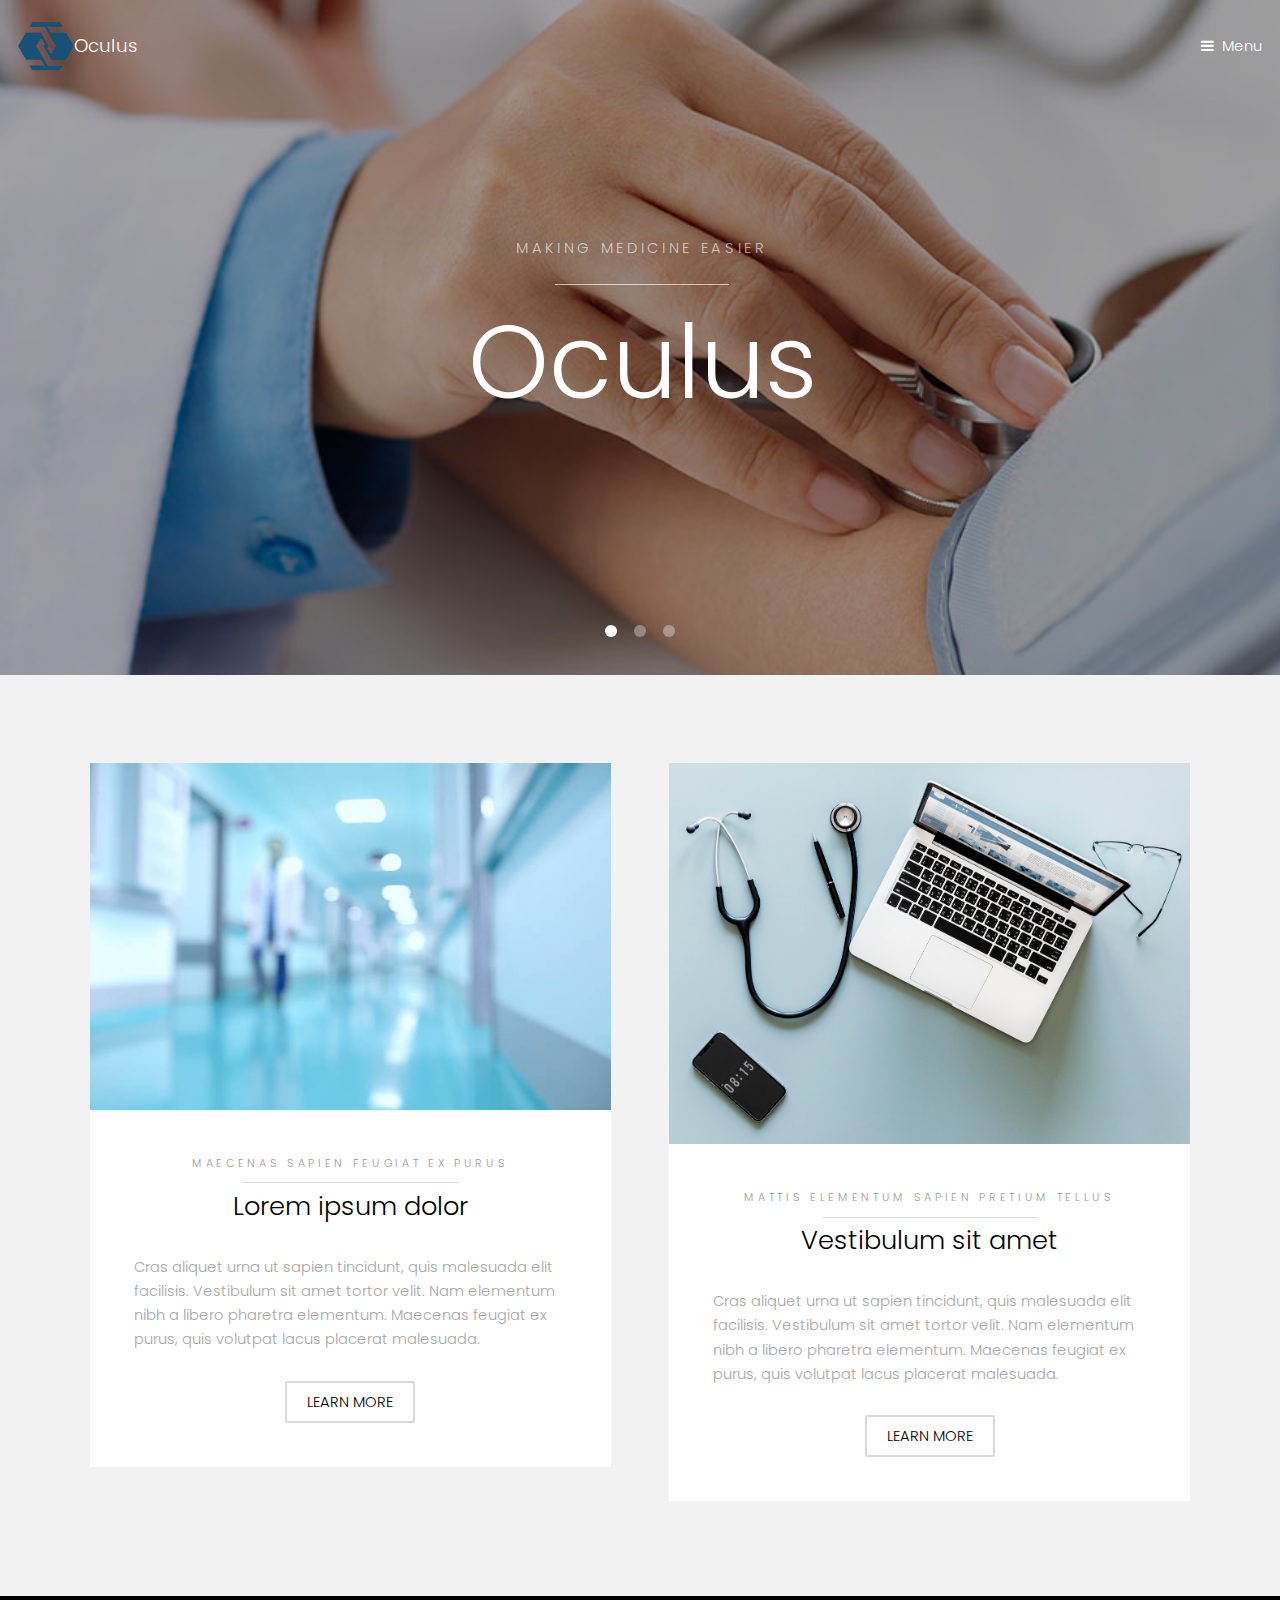
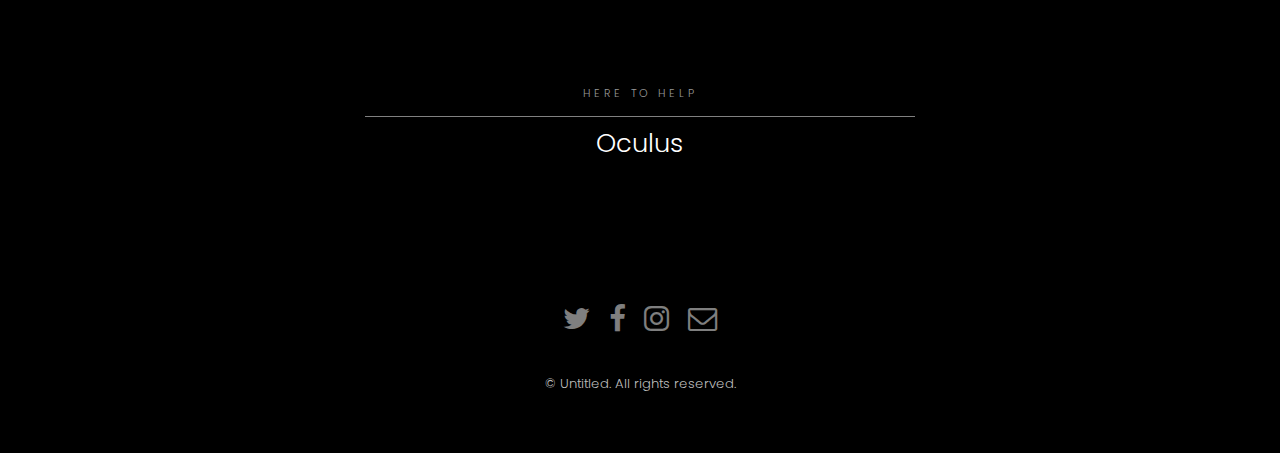
==== index.html @ 5b1c6dcd "fix documents" ====
<!DOCTYPE HTML>
<!--
	Hielo by TEMPLATED
	templated.co @templatedco
	Released for free under the Creative Commons Attribution 3.0 license (templated.co/license)
-->
<html>
	<head>
		<title>Oculus</title>
		<meta charset="utf-8" />
		<meta name="viewport" content="width=device-width, initial-scale=1" />
		<link rel="stylesheet" href="assets/css/main.css" />
        <link rel="stylesheet" href="assets/css/oculus.css" />
	</head>
	<body>

		<!-- Header -->
			<header id="header" class="alt">
				<div class="logo"><img src="images/Logo.png" style="height: 48px;"/><a href="index.html">Oculus</a></div>
				<a href="#menu">Menu</a>
			</header>

		<!-- Nav -->
			<nav id="menu">
				<ul class="links">
					<li><a href="index.html">Home</a></li>
					<li><a href="projects.html">Projects</a></li>
					<li><a href="ouraims.html">Our Aims</a></li>
				</ul>
			</nav>

		<!-- Banner -->
			<section class="banner full">
				<article>
					<img src="images/medical-hero.jpg" alt="" />
					<div class="inner">
						<header>
							<p>Making Medicine Easier</p>
							<h2>Oculus</h2>
						</header>
					</div>
				</article>
				<article>
					<img src="images/Futuremedical.jpg" alt="" />
					<div class="inner">
						<header>
							<p>Making Medicine Easier</p>
							<h2>Oculus</h2>
						</header>
					</div>
				</article>
				<article>
					<img src="images/Clean medical.jpg"  alt="" />
					<div class="inner">
						<header>
                            <p>Making Medicine Easier</p>
							<h2>Oculus</h2>
						</header>
					</div>
				</article>
				
			</section>

		<!-- One -->
			<section id="one" class="wrapper style2">
				<div class="inner">
					<div class="grid-style">

						<div>
							<div class="box">
								<div class="image fit">
									<img src="images/Hostpital.jpg" alt="" />
								</div>
								<div class="content">
									<header class="align-center">
										<p>maecenas sapien feugiat ex purus</p>
										<h2>Lorem ipsum dolor</h2>
									</header>
									<p> Cras aliquet urna ut sapien tincidunt, quis malesuada elit facilisis. Vestibulum sit amet tortor velit. Nam elementum nibh a libero pharetra elementum. Maecenas feugiat ex purus, quis volutpat lacus placerat malesuada.</p>
									<footer class="align-center">
										<a href="#" class="button alt">Learn More</a>
									</footer>
								</div>
							</div>
						</div>

						<div>
							<div class="box">
								<div class="image fit">
									<img src="images/Medicalimg.jpeg" alt="" />
								</div>
								<div class="content">
									<header class="align-center">
										<p>mattis elementum sapien pretium tellus</p>
										<h2>Vestibulum sit amet</h2>
									</header>
									<p> Cras aliquet urna ut sapien tincidunt, quis malesuada elit facilisis. Vestibulum sit amet tortor velit. Nam elementum nibh a libero pharetra elementum. Maecenas feugiat ex purus, quis volutpat lacus placerat malesuada.</p>
									<footer class="align-center">
										<a href="#" class="button alt">Learn More</a>
									</footer>
								</div>
							</div>
						</div>

					</div>
				</div>
			</section>

		<!-- Two -->
			<section id="two" class="wrapper style3">
				<div class="inner">
					<header class="align-center">
						<p>Here to Help</p>
						<h2>Oculus</h2>
					</header>
				</div>
			</section>

		


		<!-- Footer -->
			<footer id="footer">
				<div class="container">
					<ul class="icons">
						<li><a href="#" class="icon fa-twitter"><span class="label">Twitter</span></a></li>
						<li><a href="#" class="icon fa-facebook"><span class="label">Facebook</span></a></li>
						<li><a href="#" class="icon fa-instagram"><span class="label">Instagram</span></a></li>
						<li><a href="#" class="icon fa-envelope-o"><span class="label">Email</span></a></li>
					</ul>
				</div>
				<div class="copyright">
					&copy; Untitled. All rights reserved.
				</div>
			</footer>

		<!-- Scripts -->
			<script src="assets/js/jquery.min.js"></script>
			<script src="assets/js/jquery.scrollex.min.js"></script>
			<script src="assets/js/skel.min.js"></script>
			<script src="assets/js/util.js"></script>
			<script src="assets/js/main.js"></script>

	</body>
</html>
---- assets/css/main.css ----
@charset "UTF-8";
@import url(font-awesome.min.css);
@import url("https://fonts.googleapis.com/css?family=Poppins:300,400,500,600,700");

/*
	Hielo by TEMPLATED
	templated.co @templatedco
	Released for free under the Creative Commons Attribution 3.0 license (templated.co/license)
*/

/* Reset */

	html, body, div, span, applet, object, iframe, h1, h2, h3, h4, h5, h6, p, blockquote, pre, a, abbr, acronym, address, big, cite, code, del, dfn, em, img, ins, kbd, q, s, samp, small, strike, strong, sub, sup, tt, var, b, u, i, center, dl, dt, dd, ol, ul, li, fieldset, form, label, legend, table, caption, tbody, tfoot, thead, tr, th, td, article, aside, canvas, details, embed, figure, figcaption, footer, header, hgroup, menu, nav, output, ruby, section, summary, time, mark, audio, video {
		margin: 0;
		padding: 0;
		border: 0;
		font-size: 100%;
		font: inherit;
		vertical-align: baseline;
	}

	article, aside, details, figcaption, figure, footer, header, hgroup, menu, nav, section {
		display: block;
	}

	body {
		line-height: 1;
	}

	ol, ul {
		list-style: none;
	}

	blockquote, q {
		quotes: none;
	}

	blockquote:before, blockquote:after, q:before, q:after {
		content: '';
		content: none;
	}

	table {
		border-collapse: collapse;
		border-spacing: 0;
	}

	body {
		-webkit-text-size-adjust: none;
	}

/* Box Model */

	*, *:before, *:after {
		-moz-box-sizing: border-box;
		-webkit-box-sizing: border-box;
		box-sizing: border-box;
	}

/* Containers */

	.container {
		margin-left: auto;
		margin-right: auto;
	}

	.container.\31 25\25 {
		width: 100%;
		max-width: 100rem;
		min-width: 80rem;
	}

	.container.\37 5\25 {
		width: 60rem;
	}

	.container.\35 0\25 {
		width: 40rem;
	}

	.container.\32 5\25 {
		width: 20rem;
	}

	.container {
		width: 80rem;
	}

	@media screen and (max-width: 1680px) {

		.container.\31 25\25 {
			width: 100%;
			max-width: 100rem;
			min-width: 80rem;
		}

		.container.\37 5\25 {
			width: 60rem;
		}

		.container.\35 0\25 {
			width: 40rem;
		}

		.container.\32 5\25 {
			width: 20rem;
		}

		.container {
			width: 80rem;
		}

	}

	@media screen and (max-width: 1280px) {

		.container.\31 25\25 {
			width: 100%;
			max-width: 81.25rem;
			min-width: 65rem;
		}

		.container.\37 5\25 {
			width: 48.75rem;
		}

		.container.\35 0\25 {
			width: 32.5rem;
		}

		.container.\32 5\25 {
			width: 16.25rem;
		}

		.container {
			width: 65rem;
		}

	}

	@media screen and (max-width: 980px) {

		.container.\31 25\25 {
			width: 100%;
			max-width: 112.5%;
			min-width: 90%;
		}

		.container.\37 5\25 {
			width: 67.5%;
		}

		.container.\35 0\25 {
			width: 45%;
		}

		.container.\32 5\25 {
			width: 22.5%;
		}

		.container {
			width: 90%;
		}

	}

	@media screen and (max-width: 736px) {

		.container.\31 25\25 {
			width: 100%;
			max-width: 112.5%;
			min-width: 90%;
		}

		.container.\37 5\25 {
			width: 67.5%;
		}

		.container.\35 0\25 {
			width: 45%;
		}

		.container.\32 5\25 {
			width: 22.5%;
		}

		.container {
			width: 90% !important;
		}

	}

	@media screen and (max-width: 480px) {

		.container.\31 25\25 {
			width: 100%;
			max-width: 112.5%;
			min-width: 90%;
		}

		.container.\37 5\25 {
			width: 67.5%;
		}

		.container.\35 0\25 {
			width: 45%;
		}

		.container.\32 5\25 {
			width: 22.5%;
		}

		.container {
			width: 90% !important;
		}

	}

/* Grid */

	.row {
		border-bottom: solid 1px transparent;
		-moz-box-sizing: border-box;
		-webkit-box-sizing: border-box;
		box-sizing: border-box;
	}

	.row > * {
		float: left;
		-moz-box-sizing: border-box;
		-webkit-box-sizing: border-box;
		box-sizing: border-box;
	}

	.row:after, .row:before {
		content: '';
		display: block;
		clear: both;
		height: 0;
	}

	.row.uniform > * > :first-child {
		margin-top: 0;
	}

	.row.uniform > * > :last-child {
		margin-bottom: 0;
	}

	.row.\30 \25 > * {
		padding: 0 0 0 0rem;
	}

	.row.\30 \25 {
		margin: 0 0 -1px 0rem;
	}

	.row.uniform.\30 \25 > * {
		padding: 0rem 0 0 0rem;
	}

	.row.uniform.\30 \25 {
		margin: 0rem 0 -1px 0rem;
	}

	.row > * {
		padding: 0 0 0 2rem;
	}

	.row {
		margin: 0 0 -1px -2rem;
	}

	.row.uniform > * {
		padding: 2rem 0 0 2rem;
	}

	.row.uniform {
		margin: -2rem 0 -1px -2rem;
	}

	.row.\32 00\25 > * {
		padding: 0 0 0 4rem;
	}

	.row.\32 00\25 {
		margin: 0 0 -1px -4rem;
	}

	.row.uniform.\32 00\25 > * {
		padding: 4rem 0 0 4rem;
	}

	.row.uniform.\32 00\25 {
		margin: -4rem 0 -1px -4rem;
	}

	.row.\31 50\25 > * {
		padding: 0 0 0 3rem;
	}

	.row.\31 50\25 {
		margin: 0 0 -1px -3rem;
	}

	.row.uniform.\31 50\25 > * {
		padding: 3rem 0 0 3rem;
	}

	.row.uniform.\31 50\25 {
		margin: -3rem 0 -1px -3rem;
	}

	.row.\35 0\25 > * {
		padding: 0 0 0 1rem;
	}

	.row.\35 0\25 {
		margin: 0 0 -1px -1rem;
	}

	.row.uniform.\35 0\25 > * {
		padding: 1rem 0 0 1rem;
	}

	.row.uniform.\35 0\25 {
		margin: -1rem 0 -1px -1rem;
	}

	.row.\32 5\25 > * {
		padding: 0 0 0 0.5rem;
	}

	.row.\32 5\25 {
		margin: 0 0 -1px -0.5rem;
	}

	.row.uniform.\32 5\25 > * {
		padding: 0.5rem 0 0 0.5rem;
	}

	.row.uniform.\32 5\25 {
		margin: -0.5rem 0 -1px -0.5rem;
	}

	.\31 2u, .\31 2u\24 {
		width: 100%;
		clear: none;
		margin-left: 0;
	}

	.\31 1u, .\31 1u\24 {
		width: 91.6666666667%;
		clear: none;
		margin-left: 0;
	}

	.\31 0u, .\31 0u\24 {
		width: 83.3333333333%;
		clear: none;
		margin-left: 0;
	}

	.\39 u, .\39 u\24 {
		width: 75%;
		clear: none;
		margin-left: 0;
	}

	.\38 u, .\38 u\24 {
		width: 66.6666666667%;
		clear: none;
		margin-left: 0;
	}

	.\37 u, .\37 u\24 {
		width: 58.3333333333%;
		clear: none;
		margin-left: 0;
	}

	.\36 u, .\36 u\24 {
		width: 50%;
		clear: none;
		margin-left: 0;
	}

	.\35 u, .\35 u\24 {
		width: 41.6666666667%;
		clear: none;
		margin-left: 0;
	}

	.\34 u, .\34 u\24 {
		width: 33.3333333333%;
		clear: none;
		margin-left: 0;
	}

	.\33 u, .\33 u\24 {
		width: 25%;
		clear: none;
		margin-left: 0;
	}

	.\32 u, .\32 u\24 {
		width: 16.6666666667%;
		clear: none;
		margin-left: 0;
	}

	.\31 u, .\31 u\24 {
		width: 8.3333333333%;
		clear: none;
		margin-left: 0;
	}

	.\31 2u\24 + *,
	.\31 1u\24 + *,
	.\31 0u\24 + *,
	.\39 u\24 + *,
	.\38 u\24 + *,
	.\37 u\24 + *,
	.\36 u\24 + *,
	.\35 u\24 + *,
	.\34 u\24 + *,
	.\33 u\24 + *,
	.\32 u\24 + *,
	.\31 u\24 + * {
		clear: left;
	}

	.\-11u {
		margin-left: 91.66667%;
	}

	.\-10u {
		margin-left: 83.33333%;
	}

	.\-9u {
		margin-left: 75%;
	}

	.\-8u {
		margin-left: 66.66667%;
	}

	.\-7u {
		margin-left: 58.33333%;
	}

	.\-6u {
		margin-left: 50%;
	}

	.\-5u {
		margin-left: 41.66667%;
	}

	.\-4u {
		margin-left: 33.33333%;
	}

	.\-3u {
		margin-left: 25%;
	}

	.\-2u {
		margin-left: 16.66667%;
	}

	.\-1u {
		margin-left: 8.33333%;
	}

	@media screen and (max-width: 1680px) {

		.row > * {
			padding: 0 0 0 2rem;
		}

		.row {
			margin: 0 0 -1px -2rem;
		}

		.row.uniform > * {
			padding: 2rem 0 0 2rem;
		}

		.row.uniform {
			margin: -2rem 0 -1px -2rem;
		}

		.row.\32 00\25 > * {
			padding: 0 0 0 4rem;
		}

		.row.\32 00\25 {
			margin: 0 0 -1px -4rem;
		}

		.row.uniform.\32 00\25 > * {
			padding: 4rem 0 0 4rem;
		}

		.row.uniform.\32 00\25 {
			margin: -4rem 0 -1px -4rem;
		}

		.row.\31 50\25 > * {
			padding: 0 0 0 3rem;
		}

		.row.\31 50\25 {
			margin: 0 0 -1px -3rem;
		}

		.row.uniform.\31 50\25 > * {
			padding: 3rem 0 0 3rem;
		}

		.row.uniform.\31 50\25 {
			margin: -3rem 0 -1px -3rem;
		}

		.row.\35 0\25 > * {
			padding: 0 0 0 1rem;
		}

		.row.\35 0\25 {
			margin: 0 0 -1px -1rem;
		}

		.row.uniform.\35 0\25 > * {
			padding: 1rem 0 0 1rem;
		}

		.row.uniform.\35 0\25 {
			margin: -1rem 0 -1px -1rem;
		}

		.row.\32 5\25 > * {
			padding: 0 0 0 0.5rem;
		}

		.row.\32 5\25 {
			margin: 0 0 -1px -0.5rem;
		}

		.row.uniform.\32 5\25 > * {
			padding: 0.5rem 0 0 0.5rem;
		}

		.row.uniform.\32 5\25 {
			margin: -0.5rem 0 -1px -0.5rem;
		}

		.\31 2u\28xlarge\29, .\31 2u\24\28xlarge\29 {
			width: 100%;
			clear: none;
			margin-left: 0;
		}

		.\31 1u\28xlarge\29, .\31 1u\24\28xlarge\29 {
			width: 91.6666666667%;
			clear: none;
			margin-left: 0;
		}

		.\31 0u\28xlarge\29, .\31 0u\24\28xlarge\29 {
			width: 83.3333333333%;
			clear: none;
			margin-left: 0;
		}

		.\39 u\28xlarge\29, .\39 u\24\28xlarge\29 {
			width: 75%;
			clear: none;
			margin-left: 0;
		}

		.\38 u\28xlarge\29, .\38 u\24\28xlarge\29 {
			width: 66.6666666667%;
			clear: none;
			margin-left: 0;
		}

		.\37 u\28xlarge\29, .\37 u\24\28xlarge\29 {
			width: 58.3333333333%;
			clear: none;
			margin-left: 0;
		}

		.\36 u\28xlarge\29, .\36 u\24\28xlarge\29 {
			width: 50%;
			clear: none;
			margin-left: 0;
		}

		.\35 u\28xlarge\29, .\35 u\24\28xlarge\29 {
			width: 41.6666666667%;
			clear: none;
			margin-left: 0;
		}

		.\34 u\28xlarge\29, .\34 u\24\28xlarge\29 {
			width: 33.3333333333%;
			clear: none;
			margin-left: 0;
		}

		.\33 u\28xlarge\29, .\33 u\24\28xlarge\29 {
			width: 25%;
			clear: none;
			margin-left: 0;
		}

		.\32 u\28xlarge\29, .\32 u\24\28xlarge\29 {
			width: 16.6666666667%;
			clear: none;
			margin-left: 0;
		}

		.\31 u\28xlarge\29, .\31 u\24\28xlarge\29 {
			width: 8.3333333333%;
			clear: none;
			margin-left: 0;
		}

		.\31 2u\24\28xlarge\29 + *,
		.\31 1u\24\28xlarge\29 + *,
		.\31 0u\24\28xlarge\29 + *,
		.\39 u\24\28xlarge\29 + *,
		.\38 u\24\28xlarge\29 + *,
		.\37 u\24\28xlarge\29 + *,
		.\36 u\24\28xlarge\29 + *,
		.\35 u\24\28xlarge\29 + *,
		.\34 u\24\28xlarge\29 + *,
		.\33 u\24\28xlarge\29 + *,
		.\32 u\24\28xlarge\29 + *,
		.\31 u\24\28xlarge\29 + * {
			clear: left;
		}

		.\-11u\28xlarge\29 {
			margin-left: 91.66667%;
		}

		.\-10u\28xlarge\29 {
			margin-left: 83.33333%;
		}

		.\-9u\28xlarge\29 {
			margin-left: 75%;
		}

		.\-8u\28xlarge\29 {
			margin-left: 66.66667%;
		}

		.\-7u\28xlarge\29 {
			margin-left: 58.33333%;
		}

		.\-6u\28xlarge\29 {
			margin-left: 50%;
		}

		.\-5u\28xlarge\29 {
			margin-left: 41.66667%;
		}

		.\-4u\28xlarge\29 {
			margin-left: 33.33333%;
		}

		.\-3u\28xlarge\29 {
			margin-left: 25%;
		}

		.\-2u\28xlarge\29 {
			margin-left: 16.66667%;
		}

		.\-1u\28xlarge\29 {
			margin-left: 8.33333%;
		}

	}

	@media screen and (max-width: 1280px) {

		.row > * {
			padding: 0 0 0 1.5rem;
		}

		.row {
			margin: 0 0 -1px -1.5rem;
		}

		.row.uniform > * {
			padding: 1.5rem 0 0 1.5rem;
		}

		.row.uniform {
			margin: -1.5rem 0 -1px -1.5rem;
		}

		.row.\32 00\25 > * {
			padding: 0 0 0 3rem;
		}

		.row.\32 00\25 {
			margin: 0 0 -1px -3rem;
		}

		.row.uniform.\32 00\25 > * {
			padding: 3rem 0 0 3rem;
		}

		.row.uniform.\32 00\25 {
			margin: -3rem 0 -1px -3rem;
		}

		.row.\31 50\25 > * {
			padding: 0 0 0 2.25rem;
		}

		.row.\31 50\25 {
			margin: 0 0 -1px -2.25rem;
		}

		.row.uniform.\31 50\25 > * {
			padding: 2.25rem 0 0 2.25rem;
		}

		.row.uniform.\31 50\25 {
			margin: -2.25rem 0 -1px -2.25rem;
		}

		.row.\35 0\25 > * {
			padding: 0 0 0 0.75rem;
		}

		.row.\35 0\25 {
			margin: 0 0 -1px -0.75rem;
		}

		.row.uniform.\35 0\25 > * {
			padding: 0.75rem 0 0 0.75rem;
		}

		.row.uniform.\35 0\25 {
			margin: -0.75rem 0 -1px -0.75rem;
		}

		.row.\32 5\25 > * {
			padding: 0 0 0 0.375rem;
		}

		.row.\32 5\25 {
			margin: 0 0 -1px -0.375rem;
		}

		.row.uniform.\32 5\25 > * {
			padding: 0.375rem 0 0 0.375rem;
		}

		.row.uniform.\32 5\25 {
			margin: -0.375rem 0 -1px -0.375rem;
		}

		.\31 2u\28large\29, .\31 2u\24\28large\29 {
			width: 100%;
			clear: none;
			margin-left: 0;
		}

		.\31 1u\28large\29, .\31 1u\24\28large\29 {
			width: 91.6666666667%;
			clear: none;
			margin-left: 0;
		}

		.\31 0u\28large\29, .\31 0u\24\28large\29 {
			width: 83.3333333333%;
			clear: none;
			margin-left: 0;
		}

		.\39 u\28large\29, .\39 u\24\28large\29 {
			width: 75%;
			clear: none;
			margin-left: 0;
		}

		.\38 u\28large\29, .\38 u\24\28large\29 {
			width: 66.6666666667%;
			clear: none;
			margin-left: 0;
		}

		.\37 u\28large\29, .\37 u\24\28large\29 {
			width: 58.3333333333%;
			clear: none;
			margin-left: 0;
		}

		.\36 u\28large\29, .\36 u\24\28large\29 {
			width: 50%;
			clear: none;
			margin-left: 0;
		}

		.\35 u\28large\29, .\35 u\24\28large\29 {
			width: 41.6666666667%;
			clear: none;
			margin-left: 0;
		}

		.\34 u\28large\29, .\34 u\24\28large\29 {
			width: 33.3333333333%;
			clear: none;
			margin-left: 0;
		}

		.\33 u\28large\29, .\33 u\24\28large\29 {
			width: 25%;
			clear: none;
			margin-left: 0;
		}

		.\32 u\28large\29, .\32 u\24\28large\29 {
			width: 16.6666666667%;
			clear: none;
			margin-left: 0;
		}

		.\31 u\28large\29, .\31 u\24\28large\29 {
			width: 8.3333333333%;
			clear: none;
			margin-left: 0;
		}

		.\31 2u\24\28large\29 + *,
		.\31 1u\24\28large\29 + *,
		.\31 0u\24\28large\29 + *,
		.\39 u\24\28large\29 + *,
		.\38 u\24\28large\29 + *,
		.\37 u\24\28large\29 + *,
		.\36 u\24\28large\29 + *,
		.\35 u\24\28large\29 + *,
		.\34 u\24\28large\29 + *,
		.\33 u\24\28large\29 + *,
		.\32 u\24\28large\29 + *,
		.\31 u\24\28large\29 + * {
			clear: left;
		}

		.\-11u\28large\29 {
			margin-left: 91.66667%;
		}

		.\-10u\28large\29 {
			margin-left: 83.33333%;
		}

		.\-9u\28large\29 {
			margin-left: 75%;
		}

		.\-8u\28large\29 {
			margin-left: 66.66667%;
		}

		.\-7u\28large\29 {
			margin-left: 58.33333%;
		}

		.\-6u\28large\29 {
			margin-left: 50%;
		}

		.\-5u\28large\29 {
			margin-left: 41.66667%;
		}

		.\-4u\28large\29 {
			margin-left: 33.33333%;
		}

		.\-3u\28large\29 {
			margin-left: 25%;
		}

		.\-2u\28large\29 {
			margin-left: 16.66667%;
		}

		.\-1u\28large\29 {
			margin-left: 8.33333%;
		}

	}

	@media screen and (max-width: 980px) {

		.row > * {
			padding: 0 0 0 1.5rem;
		}

		.row {
			margin: 0 0 -1px -1.5rem;
		}

		.row.uniform > * {
			padding: 1.5rem 0 0 1.5rem;
		}

		.row.uniform {
			margin: -1.5rem 0 -1px -1.5rem;
		}

		.row.\32 00\25 > * {
			padding: 0 0 0 3rem;
		}

		.row.\32 00\25 {
			margin: 0 0 -1px -3rem;
		}

		.row.uniform.\32 00\25 > * {
			padding: 3rem 0 0 3rem;
		}

		.row.uniform.\32 00\25 {
			margin: -3rem 0 -1px -3rem;
		}

		.row.\31 50\25 > * {
			padding: 0 0 0 2.25rem;
		}

		.row.\31 50\25 {
			margin: 0 0 -1px -2.25rem;
		}

		.row.uniform.\31 50\25 > * {
			padding: 2.25rem 0 0 2.25rem;
		}

		.row.uniform.\31 50\25 {
			margin: -2.25rem 0 -1px -2.25rem;
		}

		.row.\35 0\25 > * {
			padding: 0 0 0 0.75rem;
		}

		.row.\35 0\25 {
			margin: 0 0 -1px -0.75rem;
		}

		.row.uniform.\35 0\25 > * {
			padding: 0.75rem 0 0 0.75rem;
		}

		.row.uniform.\35 0\25 {
			margin: -0.75rem 0 -1px -0.75rem;
		}

		.row.\32 5\25 > * {
			padding: 0 0 0 0.375rem;
		}

		.row.\32 5\25 {
			margin: 0 0 -1px -0.375rem;
		}

		.row.uniform.\32 5\25 > * {
			padding: 0.375rem 0 0 0.375rem;
		}

		.row.uniform.\32 5\25 {
			margin: -0.375rem 0 -1px -0.375rem;
		}

		.\31 2u\28medium\29, .\31 2u\24\28medium\29 {
			width: 100%;
			clear: none;
			margin-left: 0;
		}

		.\31 1u\28medium\29, .\31 1u\24\28medium\29 {
			width: 91.6666666667%;
			clear: none;
			margin-left: 0;
		}

		.\31 0u\28medium\29, .\31 0u\24\28medium\29 {
			width: 83.3333333333%;
			clear: none;
			margin-left: 0;
		}

		.\39 u\28medium\29, .\39 u\24\28medium\29 {
			width: 75%;
			clear: none;
			margin-left: 0;
		}

		.\38 u\28medium\29, .\38 u\24\28medium\29 {
			width: 66.6666666667%;
			clear: none;
			margin-left: 0;
		}

		.\37 u\28medium\29, .\37 u\24\28medium\29 {
			width: 58.3333333333%;
			clear: none;
			margin-left: 0;
		}

		.\36 u\28medium\29, .\36 u\24\28medium\29 {
			width: 50%;
			clear: none;
			margin-left: 0;
		}

		.\35 u\28medium\29, .\35 u\24\28medium\29 {
			width: 41.6666666667%;
			clear: none;
			margin-left: 0;
		}

		.\34 u\28medium\29, .\34 u\24\28medium\29 {
			width: 33.3333333333%;
			clear: none;
			margin-left: 0;
		}

		.\33 u\28medium\29, .\33 u\24\28medium\29 {
			width: 25%;
			clear: none;
			margin-left: 0;
		}

		.\32 u\28medium\29, .\32 u\24\28medium\29 {
			width: 16.6666666667%;
			clear: none;
			margin-left: 0;
		}

		.\31 u\28medium\29, .\31 u\24\28medium\29 {
			width: 8.3333333333%;
			clear: none;
			margin-left: 0;
		}

		.\31 2u\24\28medium\29 + *,
		.\31 1u\24\28medium\29 + *,
		.\31 0u\24\28medium\29 + *,
		.\39 u\24\28medium\29 + *,
		.\38 u\24\28medium\29 + *,
		.\37 u\24\28medium\29 + *,
		.\36 u\24\28medium\29 + *,
		.\35 u\24\28medium\29 + *,
		.\34 u\24\28medium\29 + *,
		.\33 u\24\28medium\29 + *,
		.\32 u\24\28medium\29 + *,
		.\31 u\24\28medium\29 + * {
			clear: left;
		}

		.\-11u\28medium\29 {
			margin-left: 91.66667%;
		}

		.\-10u\28medium\29 {
			margin-left: 83.33333%;
		}

		.\-9u\28medium\29 {
			margin-left: 75%;
		}

		.\-8u\28medium\29 {
			margin-left: 66.66667%;
		}

		.\-7u\28medium\29 {
			margin-left: 58.33333%;
		}

		.\-6u\28medium\29 {
			margin-left: 50%;
		}

		.\-5u\28medium\29 {
			margin-left: 41.66667%;
		}

		.\-4u\28medium\29 {
			margin-left: 33.33333%;
		}

		.\-3u\28medium\29 {
			margin-left: 25%;
		}

		.\-2u\28medium\29 {
			margin-left: 16.66667%;
		}

		.\-1u\28medium\29 {
			margin-left: 8.33333%;
		}

	}

	@media screen and (max-width: 736px) {

		.row > * {
			padding: 0 0 0 1.25rem;
		}

		.row {
			margin: 0 0 -1px -1.25rem;
		}

		.row.uniform > * {
			padding: 1.25rem 0 0 1.25rem;
		}

		.row.uniform {
			margin: -1.25rem 0 -1px -1.25rem;
		}

		.row.\32 00\25 > * {
			padding: 0 0 0 2.5rem;
		}

		.row.\32 00\25 {
			margin: 0 0 -1px -2.5rem;
		}

		.row.uniform.\32 00\25 > * {
			padding: 2.5rem 0 0 2.5rem;
		}

		.row.uniform.\32 00\25 {
			margin: -2.5rem 0 -1px -2.5rem;
		}

		.row.\31 50\25 > * {
			padding: 0 0 0 1.875rem;
		}

		.row.\31 50\25 {
			margin: 0 0 -1px -1.875rem;
		}

		.row.uniform.\31 50\25 > * {
			padding: 1.875rem 0 0 1.875rem;
		}

		.row.uniform.\31 50\25 {
			margin: -1.875rem 0 -1px -1.875rem;
		}

		.row.\35 0\25 > * {
			padding: 0 0 0 0.625rem;
		}

		.row.\35 0\25 {
			margin: 0 0 -1px -0.625rem;
		}

		.row.uniform.\35 0\25 > * {
			padding: 0.625rem 0 0 0.625rem;
		}

		.row.uniform.\35 0\25 {
			margin: -0.625rem 0 -1px -0.625rem;
		}

		.row.\32 5\25 > * {
			padding: 0 0 0 0.3125rem;
		}

		.row.\32 5\25 {
			margin: 0 0 -1px -0.3125rem;
		}

		.row.uniform.\32 5\25 > * {
			padding: 0.3125rem 0 0 0.3125rem;
		}

		.row.uniform.\32 5\25 {
			margin: -0.3125rem 0 -1px -0.3125rem;
		}

		.\31 2u\28small\29, .\31 2u\24\28small\29 {
			width: 100%;
			clear: none;
			margin-left: 0;
		}

		.\31 1u\28small\29, .\31 1u\24\28small\29 {
			width: 91.6666666667%;
			clear: none;
			margin-left: 0;
		}

		.\31 0u\28small\29, .\31 0u\24\28small\29 {
			width: 83.3333333333%;
			clear: none;
			margin-left: 0;
		}

		.\39 u\28small\29, .\39 u\24\28small\29 {
			width: 75%;
			clear: none;
			margin-left: 0;
		}

		.\38 u\28small\29, .\38 u\24\28small\29 {
			width: 66.6666666667%;
			clear: none;
			margin-left: 0;
		}

		.\37 u\28small\29, .\37 u\24\28small\29 {
			width: 58.3333333333%;
			clear: none;
			margin-left: 0;
		}

		.\36 u\28small\29, .\36 u\24\28small\29 {
			width: 50%;
			clear: none;
			margin-left: 0;
		}

		.\35 u\28small\29, .\35 u\24\28small\29 {
			width: 41.6666666667%;
			clear: none;
			margin-left: 0;
		}

		.\34 u\28small\29, .\34 u\24\28small\29 {
			width: 33.3333333333%;
			clear: none;
			margin-left: 0;
		}

		.\33 u\28small\29, .\33 u\24\28small\29 {
			width: 25%;
			clear: none;
			margin-left: 0;
		}

		.\32 u\28small\29, .\32 u\24\28small\29 {
			width: 16.6666666667%;
			clear: none;
			margin-left: 0;
		}

		.\31 u\28small\29, .\31 u\24\28small\29 {
			width: 8.3333333333%;
			clear: none;
			margin-left: 0;
		}

		.\31 2u\24\28small\29 + *,
		.\31 1u\24\28small\29 + *,
		.\31 0u\24\28small\29 + *,
		.\39 u\24\28small\29 + *,
		.\38 u\24\28small\29 + *,
		.\37 u\24\28small\29 + *,
		.\36 u\24\28small\29 + *,
		.\35 u\24\28small\29 + *,
		.\34 u\24\28small\29 + *,
		.\33 u\24\28small\29 + *,
		.\32 u\24\28small\29 + *,
		.\31 u\24\28small\29 + * {
			clear: left;
		}

		.\-11u\28small\29 {
			margin-left: 91.66667%;
		}

		.\-10u\28small\29 {
			margin-left: 83.33333%;
		}

		.\-9u\28small\29 {
			margin-left: 75%;
		}

		.\-8u\28small\29 {
			margin-left: 66.66667%;
		}

		.\-7u\28small\29 {
			margin-left: 58.33333%;
		}

		.\-6u\28small\29 {
			margin-left: 50%;
		}

		.\-5u\28small\29 {
			margin-left: 41.66667%;
		}

		.\-4u\28small\29 {
			margin-left: 33.33333%;
		}

		.\-3u\28small\29 {
			margin-left: 25%;
		}

		.\-2u\28small\29 {
			margin-left: 16.66667%;
		}

		.\-1u\28small\29 {
			margin-left: 8.33333%;
		}

	}

	@media screen and (max-width: 480px) {

		.row > * {
			padding: 0 0 0 1.25rem;
		}

		.row {
			margin: 0 0 -1px -1.25rem;
		}

		.row.uniform > * {
			padding: 1.25rem 0 0 1.25rem;
		}

		.row.uniform {
			margin: -1.25rem 0 -1px -1.25rem;
		}

		.row.\32 00\25 > * {
			padding: 0 0 0 2.5rem;
		}

		.row.\32 00\25 {
			margin: 0 0 -1px -2.5rem;
		}

		.row.uniform.\32 00\25 > * {
			padding: 2.5rem 0 0 2.5rem;
		}

		.row.uniform.\32 00\25 {
			margin: -2.5rem 0 -1px -2.5rem;
		}

		.row.\31 50\25 > * {
			padding: 0 0 0 1.875rem;
		}

		.row.\31 50\25 {
			margin: 0 0 -1px -1.875rem;
		}

		.row.uniform.\31 50\25 > * {
			padding: 1.875rem 0 0 1.875rem;
		}

		.row.uniform.\31 50\25 {
			margin: -1.875rem 0 -1px -1.875rem;
		}

		.row.\35 0\25 > * {
			padding: 0 0 0 0.625rem;
		}

		.row.\35 0\25 {
			margin: 0 0 -1px -0.625rem;
		}

		.row.uniform.\35 0\25 > * {
			padding: 0.625rem 0 0 0.625rem;
		}

		.row.uniform.\35 0\25 {
			margin: -0.625rem 0 -1px -0.625rem;
		}

		.row.\32 5\25 > * {
			padding: 0 0 0 0.3125rem;
		}

		.row.\32 5\25 {
			margin: 0 0 -1px -0.3125rem;
		}

		.row.uniform.\32 5\25 > * {
			padding: 0.3125rem 0 0 0.3125rem;
		}

		.row.uniform.\32 5\25 {
			margin: -0.3125rem 0 -1px -0.3125rem;
		}

		.\31 2u\28xsmall\29, .\31 2u\24\28xsmall\29 {
			width: 100%;
			clear: none;
			margin-left: 0;
		}

		.\31 1u\28xsmall\29, .\31 1u\24\28xsmall\29 {
			width: 91.6666666667%;
			clear: none;
			margin-left: 0;
		}

		.\31 0u\28xsmall\29, .\31 0u\24\28xsmall\29 {
			width: 83.3333333333%;
			clear: none;
			margin-left: 0;
		}

		.\39 u\28xsmall\29, .\39 u\24\28xsmall\29 {
			width: 75%;
			clear: none;
			margin-left: 0;
		}

		.\38 u\28xsmall\29, .\38 u\24\28xsmall\29 {
			width: 66.6666666667%;
			clear: none;
			margin-left: 0;
		}

		.\37 u\28xsmall\29, .\37 u\24\28xsmall\29 {
			width: 58.3333333333%;
			clear: none;
			margin-left: 0;
		}

		.\36 u\28xsmall\29, .\36 u\24\28xsmall\29 {
			width: 50%;
			clear: none;
			margin-left: 0;
		}

		.\35 u\28xsmall\29, .\35 u\24\28xsmall\29 {
			width: 41.6666666667%;
			clear: none;
			margin-left: 0;
		}

		.\34 u\28xsmall\29, .\34 u\24\28xsmall\29 {
			width: 33.3333333333%;
			clear: none;
			margin-left: 0;
		}

		.\33 u\28xsmall\29, .\33 u\24\28xsmall\29 {
			width: 25%;
			clear: none;
			margin-left: 0;
		}

		.\32 u\28xsmall\29, .\32 u\24\28xsmall\29 {
			width: 16.6666666667%;
			clear: none;
			margin-left: 0;
		}

		.\31 u\28xsmall\29, .\31 u\24\28xsmall\29 {
			width: 8.3333333333%;
			clear: none;
			margin-left: 0;
		}

		.\31 2u\24\28xsmall\29 + *,
		.\31 1u\24\28xsmall\29 + *,
		.\31 0u\24\28xsmall\29 + *,
		.\39 u\24\28xsmall\29 + *,
		.\38 u\24\28xsmall\29 + *,
		.\37 u\24\28xsmall\29 + *,
		.\36 u\24\28xsmall\29 + *,
		.\35 u\24\28xsmall\29 + *,
		.\34 u\24\28xsmall\29 + *,
		.\33 u\24\28xsmall\29 + *,
		.\32 u\24\28xsmall\29 + *,
		.\31 u\24\28xsmall\29 + * {
			clear: left;
		}

		.\-11u\28xsmall\29 {
			margin-left: 91.66667%;
		}

		.\-10u\28xsmall\29 {
			margin-left: 83.33333%;
		}

		.\-9u\28xsmall\29 {
			margin-left: 75%;
		}

		.\-8u\28xsmall\29 {
			margin-left: 66.66667%;
		}

		.\-7u\28xsmall\29 {
			margin-left: 58.33333%;
		}

		.\-6u\28xsmall\29 {
			margin-left: 50%;
		}

		.\-5u\28xsmall\29 {
			margin-left: 41.66667%;
		}

		.\-4u\28xsmall\29 {
			margin-left: 33.33333%;
		}

		.\-3u\28xsmall\29 {
			margin-left: 25%;
		}

		.\-2u\28xsmall\29 {
			margin-left: 16.66667%;
		}

		.\-1u\28xsmall\29 {
			margin-left: 8.33333%;
		}

	}

/* Basic */

	@-ms-viewport {
		width: device-width;
	}

	body {
		-ms-overflow-style: scrollbar;
	}

	@media screen and (max-width: 480px) {

		html, body {
			min-width: 320px;
		}

	}

	body {
		background: #fff;
	}

		body.is-loading *, body.is-loading *:before, body.is-loading *:after {
			-moz-animation: none !important;
			-webkit-animation: none !important;
			-ms-animation: none !important;
			animation: none !important;
			-moz-transition: none !important;
			-webkit-transition: none !important;
			-ms-transition: none !important;
			transition: none !important;
		}

/* Type */

	html {
		font-size: 13pt;
	}

		@media screen and (max-width: 1680px) {

			html {
				font-size: 11pt;
			}

		}

		@media screen and (max-width: 1280px) {

			html {
				font-size: 11pt;
			}

		}

		@media screen and (max-width: 980px) {

			html {
				font-size: 12pt;
			}

		}

		@media screen and (max-width: 736px) {

			html {
				font-size: 12pt;
			}

		}

		@media screen and (max-width: 480px) {

			html {
				font-size: 12pt;
			}

		}

	body {
		background-color: #fff;
		color: #444;
	}

	body, input, select, textarea {
		font-family: "Poppins", sans-serif;
		font-weight: 300;
		font-size: 1rem;
		line-height: 1.65;
	}

	a {
		text-decoration: underline;
	}

		a:hover {
			text-decoration: none;
		}

	strong, b {
		font-weight: 600;
	}

	em, i {
		font-style: italic;
	}

	p {
		margin: 0 0 2rem 0;
	}

		p.special {
			text-transform: uppercase;
			font-size: .75rem;
			font-weight: 300;
			margin: 0 0 .5rem 0;
			padding: 0 0 1rem 0;
			letter-spacing: .25rem;
		}

			p.special:after {
				content: '';
				position: absolute;
				margin: auto;
				right: 0;
				bottom: 0;
				left: 0;
				width: 50%;
				height: 1px;
				background-color: rgba(0, 0, 0, 0.125);
			}

	h1, h2, h3, h4, h5, h6 {
		font-weight: 300;
		line-height: 1.5;
		margin: 0 0 1rem 0;
	}

		h1 a, h2 a, h3 a, h4 a, h5 a, h6 a {
			color: inherit;
			text-decoration: none;
		}

	h2 {
		font-size: 1.75rem;
	}

	h3 {
		font-size: 1.35rem;
	}

	h4 {
		font-size: 1.1rem;
	}

	h5 {
		font-size: 0.9rem;
	}

	h6 {
		font-size: 0.7rem;
	}

	sub {
		font-size: 0.8rem;
		position: relative;
		top: 0.5rem;
	}

	sup {
		font-size: 0.8rem;
		position: relative;
		top: -0.5rem;
	}

	blockquote {
		border-left: solid 4px;
		font-style: italic;
		margin: 0 0 2rem 0;
		padding: 0.5rem 0 0.5rem 2rem;
	}

	code {
		border-radius: 2px;
		border: solid 1px;
		font-family: "Courier New", monospace;
		font-size: 0.9rem;
		margin: 0 0.25rem;
		padding: 0.25rem 0.65rem;
	}

	pre {
		-webkit-overflow-scrolling: touch;
		font-family: "Courier New", monospace;
		font-size: 0.9rem;
		margin: 0 0 2rem 0;
	}

		pre code {
			display: block;
			line-height: 1.75;
			padding: 1rem 1.5rem;
			overflow-x: auto;
		}

	hr {
		border: 0;
		border-bottom: solid 1px;
		margin: 2rem 0;
	}

		hr.major {
			margin: 3rem 0;
		}

	.align-left {
		text-align: left;
	}

	.align-center {
		text-align: center;
	}

	.align-right {
		text-align: right;
	}

	input, select, textarea {
		color: #555;
	}

	a {
		color: #8a4680;
	}

	strong, b {
		color: #555;
	}

	h1, h2, h3, h4, h5, h6 {
		color: #555;
	}

	blockquote {
		border-left-color: rgba(144, 144, 144, 0.25);
	}

	code {
		background: rgba(144, 144, 144, 0.075);
		border-color: rgba(144, 144, 144, 0.25);
	}

	hr {
		border-bottom-color: rgba(144, 144, 144, 0.25);
	}

/* Box */

	.box {
		margin-bottom: 2rem;
		background: #FFF;
	}

		.box .image.fit {
			margin: 0;
			border-radius: 0;
		}

			.box .image.fit img {
				border-radius: 0;
			}

		.box header h2 {
			margin-bottom: 2rem;
		}

		.box header p {
			text-transform: uppercase;
			font-size: .75rem;
			font-weight: 300;
			margin: 0 0 .25rem 0;
			padding: 0 0 .75rem 0;
			letter-spacing: .25rem;
		}

			.box header p:after {
				content: '';
				position: absolute;
				margin: auto;
				right: 0;
				bottom: 0;
				left: 0;
				width: 50%;
				height: 1px;
				background-color: rgba(0, 0, 0, 0.125);
			}

		.box .content {
			padding: 3rem;
		}

		.box > :last-child,
		.box > :last-child > :last-child,
		.box > :last-child > :last-child > :last-child {
			margin-bottom: 0;
		}

		.box.alt {
			border: 0;
			border-radius: 0;
			padding: 0;
		}

		@media screen and (max-width: 736px) {

			.box .content {
				padding: 2rem;
			}

		}

	.box {
		border-color: rgba(144, 144, 144, 0.25);
	}

/* Button */

	input[type="submit"],
	input[type="reset"],
	input[type="button"],
	button,
	.button {
		-moz-appearance: none;
		-webkit-appearance: none;
		-ms-appearance: none;
		appearance: none;
		-moz-transition: background-color 0.2s ease-in-out, color 0.2s ease-in-out;
		-webkit-transition: background-color 0.2s ease-in-out, color 0.2s ease-in-out;
		-ms-transition: background-color 0.2s ease-in-out, color 0.2s ease-in-out;
		transition: background-color 0.2s ease-in-out, color 0.2s ease-in-out;
		border-radius: 2px;
		border: 0;
		cursor: pointer;
		display: inline-block;
		font-weight: 300;
		height: 2.85rem;
		line-height: 2.95rem;
		padding: 0 1.5rem;
		text-align: center;
		text-decoration: none;
		text-transform: uppercase;
		white-space: nowrap;
	}

		input[type="submit"].icon,
		input[type="reset"].icon,
		input[type="button"].icon,
		button.icon,
		.button.icon {
			padding-left: 1.35rem;
		}

			input[type="submit"].icon:before,
			input[type="reset"].icon:before,
			input[type="button"].icon:before,
			button.icon:before,
			.button.icon:before {
				margin-right: 0.5rem;
			}

		input[type="submit"].fit,
		input[type="reset"].fit,
		input[type="button"].fit,
		button.fit,
		.button.fit {
			display: block;
			margin: 0 0 1rem 0;
			width: 100%;
		}

		input[type="submit"].small,
		input[type="reset"].small,
		input[type="button"].small,
		button.small,
		.button.small {
			font-size: 0.8rem;
		}

		input[type="submit"].big,
		input[type="reset"].big,
		input[type="button"].big,
		button.big,
		.button.big {
			font-size: 1.35rem;
		}

		input[type="submit"].disabled, input[type="submit"]:disabled,
		input[type="reset"].disabled,
		input[type="reset"]:disabled,
		input[type="button"].disabled,
		input[type="button"]:disabled,
		button.disabled,
		button:disabled,
		.button.disabled,
		.button:disabled {
			-moz-pointer-events: none;
			-webkit-pointer-events: none;
			-ms-pointer-events: none;
			pointer-events: none;
			opacity: 0.25;
		}

		@media screen and (max-width: 480px) {

			input[type="submit"],
			input[type="reset"],
			input[type="button"],
			button,
			.button {
				padding: 0;
				width: 100%;
			}

		}

	input[type="submit"],
	input[type="reset"],
	input[type="button"],
	button,
	.button {
		background-color: #f2f2f2;
		color: #000 !important;
	}

		input[type="submit"]:hover,
		input[type="reset"]:hover,
		input[type="button"]:hover,
		button:hover,
		.button:hover {
			background-color: white;
		}

		input[type="submit"]:active,
		input[type="reset"]:active,
		input[type="button"]:active,
		button:active,
		.button:active {
			background-color: #e5e5e5;
		}

		input[type="submit"].alt,
		input[type="reset"].alt,
		input[type="button"].alt,
		button.alt,
		.button.alt {
			background-color: transparent;
			box-shadow: inset 0 0 0 2px rgba(144, 144, 144, 0.25);
			color: #555 !important;
		}

			input[type="submit"].alt:hover,
			input[type="reset"].alt:hover,
			input[type="button"].alt:hover,
			button.alt:hover,
			.button.alt:hover {
				background-color: rgba(144, 144, 144, 0.075);
			}

			input[type="submit"].alt:active,
			input[type="reset"].alt:active,
			input[type="button"].alt:active,
			button.alt:active,
			.button.alt:active {
				background-color: rgba(144, 144, 144, 0.2);
			}

			input[type="submit"].alt.icon:before,
			input[type="reset"].alt.icon:before,
			input[type="button"].alt.icon:before,
			button.alt.icon:before,
			.button.alt.icon:before {
				color: #bbb;
			}

		input[type="submit"].special,
		input[type="reset"].special,
		input[type="button"].special,
		button.special,
		.button.special {
			background-color: #8a4680;
			color: #ffffff !important;
		}

			input[type="submit"].special:hover,
			input[type="reset"].special:hover,
			input[type="button"].special:hover,
			button.special:hover,
			.button.special:hover {
				background-color: #9b4f90;
			}

			input[type="submit"].special:active,
			input[type="reset"].special:active,
			input[type="button"].special:active,
			button.special:active,
			.button.special:active {
				background-color: #793d70;
			}

/* Form */

	form {
		margin: 0 0 2rem 0;
	}

	label {
		display: block;
		font-size: 0.9rem;
		font-weight: 700;
		margin: 0 0 1rem 0;
	}

	input[type="text"],
	input[type="password"],
	input[type="email"],
	select,
	textarea {
		-moz-appearance: none;
		-webkit-appearance: none;
		-ms-appearance: none;
		appearance: none;
		border-radius: 2px;
		border: none;
		border: solid 1px;
		color: inherit;
		display: block;
		outline: 0;
		padding: 0 1rem;
		text-decoration: none;
		width: 100%;
	}

		input[type="text"]:invalid,
		input[type="password"]:invalid,
		input[type="email"]:invalid,
		select:invalid,
		textarea:invalid {
			box-shadow: none;
		}

	.select-wrapper {
		text-decoration: none;
		display: block;
		position: relative;
	}

		.select-wrapper:before {
			-moz-osx-font-smoothing: grayscale;
			-webkit-font-smoothing: antialiased;
			font-family: FontAwesome;
			font-style: normal;
			font-weight: normal;
			text-transform: none !important;
		}

		.select-wrapper:before {
			content: '\f078';
			display: block;
			height: 2.75rem;
			line-height: 2.75rem;
			pointer-events: none;
			position: absolute;
			right: 0;
			text-align: center;
			top: 0;
			width: 2.75rem;
		}

		.select-wrapper select::-ms-expand {
			display: none;
		}

	input[type="text"],
	input[type="password"],
	input[type="email"],
	select {
		height: 2.75rem;
	}

	textarea {
		padding: 0.75rem 1rem;
	}

	input[type="checkbox"],
	input[type="radio"] {
		-moz-appearance: none;
		-webkit-appearance: none;
		-ms-appearance: none;
		appearance: none;
		display: block;
		float: left;
		margin-right: -2rem;
		opacity: 0;
		width: 1rem;
		z-index: -1;
	}

		input[type="checkbox"] + label,
		input[type="radio"] + label {
			text-decoration: none;
			cursor: pointer;
			display: inline-block;
			font-size: 1rem;
			font-weight: 400;
			padding-left: 2.4rem;
			padding-right: 0.75rem;
			position: relative;
		}

			input[type="checkbox"] + label:before,
			input[type="radio"] + label:before {
				-moz-osx-font-smoothing: grayscale;
				-webkit-font-smoothing: antialiased;
				font-family: FontAwesome;
				font-style: normal;
				font-weight: normal;
				text-transform: none !important;
			}

			input[type="checkbox"] + label:before,
			input[type="radio"] + label:before {
				border-radius: 2px;
				border: solid 1px;
				content: '';
				display: inline-block;
				height: 1.65rem;
				left: 0;
				line-height: 1.58125rem;
				position: absolute;
				text-align: center;
				top: 0;
				width: 1.65rem;
			}

		input[type="checkbox"]:checked + label:before,
		input[type="radio"]:checked + label:before {
			content: '\f00c';
		}

	input[type="checkbox"] + label:before {
		border-radius: 2px;
	}

	input[type="radio"] + label:before {
		border-radius: 100%;
	}

	::-webkit-input-placeholder {
		opacity: 1.0;
	}

	:-moz-placeholder {
		opacity: 1.0;
	}

	::-moz-placeholder {
		opacity: 1.0;
	}

	:-ms-input-placeholder {
		opacity: 1.0;
	}

	.formerize-placeholder {
		opacity: 1.0;
	}

	label {
		color: #555;
	}

	input[type="text"],
	input[type="password"],
	input[type="email"],
	select,
	textarea {
		background: rgba(144, 144, 144, 0.075);
		border-color: rgba(144, 144, 144, 0.25);
	}

		input[type="text"]:focus,
		input[type="password"]:focus,
		input[type="email"]:focus,
		select:focus,
		textarea:focus {
			border-color: #8a4680;
			box-shadow: 0 0 0 1px #8a4680;
		}

	.select-wrapper:before {
		color: rgba(144, 144, 144, 0.25);
	}

	input[type="checkbox"] + label,
	input[type="radio"] + label {
		color: #444;
	}

		input[type="checkbox"] + label:before,
		input[type="radio"] + label:before {
			background: rgba(144, 144, 144, 0.075);
			border-color: rgba(144, 144, 144, 0.25);
		}

	input[type="checkbox"]:checked + label:before,
	input[type="radio"]:checked + label:before {
		background-color: #8a4680;
		border-color: #8a4680;
		color: #ffffff;
	}

	input[type="checkbox"]:focus + label:before,
	input[type="radio"]:focus + label:before {
		border-color: #8a4680;
		box-shadow: 0 0 0 1px #8a4680;
	}

	::-webkit-input-placeholder {
		color: #bbb !important;
	}

	:-moz-placeholder {
		color: #bbb !important;
	}

	::-moz-placeholder {
		color: #bbb !important;
	}

	:-ms-input-placeholder {
		color: #bbb !important;
	}

	.formerize-placeholder {
		color: #bbb !important;
	}

/* Icon */

	.icon {
		text-decoration: none;
		border-bottom: none;
		position: relative;
	}

		.icon:before {
			-moz-osx-font-smoothing: grayscale;
			-webkit-font-smoothing: antialiased;
			font-family: FontAwesome;
			font-style: normal;
			font-weight: normal;
			text-transform: none !important;
		}

		.icon > .label {
			display: none;
		}

/* Image */

	.image {
		border-radius: 2px;
		border: 0;
		display: inline-block;
		position: relative;
	}

		.image img {
			border-radius: 2px;
			display: block;
		}

		.image.left, .image.right {
			max-width: 40%;
		}

			.image.left img, .image.right img {
				width: 100%;
			}

		.image.left {
			float: left;
			margin: 0 1.5rem 1rem 0;
			top: 0.25rem;
		}

		.image.right {
			float: right;
			margin: 0 0 1rem 1.5rem;
			top: 0.25rem;
		}

		.image.fit {
			display: block;
			margin: 0 0 2rem 0;
			width: 100%;
		}

			.image.fit img {
				width: 100%;
			}

		.image.main {
			display: block;
			margin: 0 0 3rem 0;
			width: 100%;
		}

			.image.main img {
				width: 100%;
			}

/* List */

	ol {
		list-style: decimal;
		margin: 0 0 2rem 0;
		padding-left: 1.25rem;
	}

		ol li {
			padding-left: 0.25rem;
		}

	ul {
		list-style: disc;
		margin: 0 0 2rem 0;
		padding-left: 1rem;
	}

		ul li {
			padding-left: 0.5rem;
		}

		ul.alt {
			list-style: none;
			padding-left: 0;
		}

			ul.alt li {
				border-top: solid 1px;
				padding: 0.5rem 0;
			}

				ul.alt li:first-child {
					border-top: 0;
					padding-top: 0;
				}

		ul.icons {
			cursor: default;
			list-style: none;
			padding-left: 0;
		}

			ul.icons li {
				display: inline-block;
				padding: 0 1rem 0 0;
			}

				ul.icons li:last-child {
					padding-right: 0;
				}

				ul.icons li .icon:before {
					font-size: 2rem;
				}

		ul.actions {
			cursor: default;
			list-style: none;
			padding-left: 0;
		}

			ul.actions li {
				display: inline-block;
				padding: 0 1rem 0 0;
				vertical-align: middle;
			}

				ul.actions li:last-child {
					padding-right: 0;
				}

			ul.actions.small li {
				padding: 0 0.5rem 0 0;
			}

			ul.actions.vertical li {
				display: block;
				padding: 1rem 0 0 0;
			}

				ul.actions.vertical li:first-child {
					padding-top: 0;
				}

				ul.actions.vertical li > * {
					margin-bottom: 0;
				}

			ul.actions.vertical.small li {
				padding: 0.5rem 0 0 0;
			}

				ul.actions.vertical.small li:first-child {
					padding-top: 0;
				}

			ul.actions.fit {
				display: table;
				margin-left: -1rem;
				padding: 0;
				table-layout: fixed;
				width: calc(100% + 1rem);
			}

				ul.actions.fit li {
					display: table-cell;
					padding: 0 0 0 1rem;
				}

					ul.actions.fit li > * {
						margin-bottom: 0;
					}

				ul.actions.fit.small {
					margin-left: -0.5rem;
					width: calc(100% + 0.5rem);
				}

					ul.actions.fit.small li {
						padding: 0 0 0 0.5rem;
					}

			@media screen and (max-width: 480px) {

				ul.actions {
					margin: 0 0 2rem 0;
				}

					ul.actions li {
						padding: 1rem 0 0 0;
						display: block;
						text-align: center;
						width: 100%;
					}

						ul.actions li:first-child {
							padding-top: 0;
						}

						ul.actions li > * {
							width: 100%;
							margin: 0 !important;
						}

							ul.actions li > *.icon:before {
								margin-left: -2rem;
							}

					ul.actions.small li {
						padding: 0.5rem 0 0 0;
					}

						ul.actions.small li:first-child {
							padding-top: 0;
						}

			}

	dl {
		margin: 0 0 2rem 0;
	}

		dl dt {
			display: block;
			font-weight: 700;
			margin: 0 0 1rem 0;
		}

		dl dd {
			margin-left: 2rem;
		}

	ul.alt li {
		border-top-color: rgba(144, 144, 144, 0.25);
	}

/* Section/Article */

	section.special, article.special {
		text-align: center;
	}

	header p {
		position: relative;
		margin: 0 0 1.5rem 0;
	}

	header h2 + p {
		font-size: 1.25rem;
		margin-top: -1rem;
	}

	header h3 + p {
		font-size: 1.1rem;
		margin-top: -0.8rem;
	}

	header h4 + p,
	header h5 + p,
	header h6 + p {
		font-size: 0.9rem;
		margin-top: -0.6rem;
	}

	header p {
		color: #bbb;
	}

/* Table */

	.table-wrapper {
		-webkit-overflow-scrolling: touch;
		overflow-x: auto;
	}

	table {
		margin: 0 0 2rem 0;
		width: 100%;
	}

		table tbody tr {
			border: solid 1px;
			border-left: 0;
			border-right: 0;
		}

		table td {
			padding: 0.75rem 0.75rem;
		}

		table th {
			font-size: 0.9rem;
			font-weight: 700;
			padding: 0 0.75rem 0.75rem 0.75rem;
			text-align: left;
		}

		table thead {
			border-bottom: solid 2px;
		}

		table tfoot {
			border-top: solid 2px;
		}

		table.alt {
			border-collapse: separate;
		}

			table.alt tbody tr td {
				border: solid 1px;
				border-left-width: 0;
				border-top-width: 0;
			}

				table.alt tbody tr td:first-child {
					border-left-width: 1px;
				}

			table.alt tbody tr:first-child td {
				border-top-width: 1px;
			}

			table.alt thead {
				border-bottom: 0;
			}

			table.alt tfoot {
				border-top: 0;
			}

	table tbody tr {
		border-color: rgba(144, 144, 144, 0.25);
	}

		table tbody tr:nth-child(2n + 1) {
			background-color: rgba(144, 144, 144, 0.075);
		}

	table th {
		color: #555;
	}

	table thead {
		border-bottom-color: rgba(144, 144, 144, 0.25);
	}

	table tfoot {
		border-top-color: rgba(144, 144, 144, 0.25);
	}

	table.alt tbody tr td {
		border-color: rgba(144, 144, 144, 0.25);
	}

/* Wrapper */

	.wrapper {
		padding: 6rem 0 4rem 0 ;
		position: relative;
		margin: 0;
	}

		.wrapper > .inner {
			margin: 0 auto;
			width: 80rem;
		}

		.wrapper.style1 {
			background-color: #8a4680;
			color: #e2d1df;
		}

			.wrapper.style1 input, .wrapper.style1 select, .wrapper.style1 textarea {
				color: #ffffff;
			}

			.wrapper.style1 a {
				color: #ffffff;
			}

			.wrapper.style1 strong, .wrapper.style1 b {
				color: #ffffff;
			}

			.wrapper.style1 h1, .wrapper.style1 h2, .wrapper.style1 h3, .wrapper.style1 h4, .wrapper.style1 h5, .wrapper.style1 h6 {
				color: #ffffff;
			}

			.wrapper.style1 blockquote {
				border-left-color: rgba(255, 255, 255, 0.25);
			}

			.wrapper.style1 code {
				background: rgba(255, 255, 255, 0.075);
				border-color: rgba(255, 255, 255, 0.25);
			}

			.wrapper.style1 hr {
				border-bottom-color: rgba(255, 255, 255, 0.25);
			}

			.wrapper.style1 .box {
				border-color: rgba(255, 255, 255, 0.25);
			}

			.wrapper.style1 input[type="submit"],
			.wrapper.style1 input[type="reset"],
			.wrapper.style1 input[type="button"],
			.wrapper.style1 button,
			.wrapper.style1 .button {
				background-color: #f2f2f2;
				color: #000 !important;
			}

				.wrapper.style1 input[type="submit"]:hover,
				.wrapper.style1 input[type="reset"]:hover,
				.wrapper.style1 input[type="button"]:hover,
				.wrapper.style1 button:hover,
				.wrapper.style1 .button:hover {
					background-color: white;
				}

				.wrapper.style1 input[type="submit"]:active,
				.wrapper.style1 input[type="reset"]:active,
				.wrapper.style1 input[type="button"]:active,
				.wrapper.style1 button:active,
				.wrapper.style1 .button:active {
					background-color: #e5e5e5;
				}

				.wrapper.style1 input[type="submit"].alt,
				.wrapper.style1 input[type="reset"].alt,
				.wrapper.style1 input[type="button"].alt,
				.wrapper.style1 button.alt,
				.wrapper.style1 .button.alt {
					background-color: transparent;
					box-shadow: inset 0 0 0 2px rgba(255, 255, 255, 0.25);
					color: #ffffff !important;
				}

					.wrapper.style1 input[type="submit"].alt:hover,
					.wrapper.style1 input[type="reset"].alt:hover,
					.wrapper.style1 input[type="button"].alt:hover,
					.wrapper.style1 button.alt:hover,
					.wrapper.style1 .button.alt:hover {
						background-color: rgba(255, 255, 255, 0.075);
					}

					.wrapper.style1 input[type="submit"].alt:active,
					.wrapper.style1 input[type="reset"].alt:active,
					.wrapper.style1 input[type="button"].alt:active,
					.wrapper.style1 button.alt:active,
					.wrapper.style1 .button.alt:active {
						background-color: rgba(255, 255, 255, 0.2);
					}

					.wrapper.style1 input[type="submit"].alt.icon:before,
					.wrapper.style1 input[type="reset"].alt.icon:before,
					.wrapper.style1 input[type="button"].alt.icon:before,
					.wrapper.style1 button.alt.icon:before,
					.wrapper.style1 .button.alt.icon:before {
						color: #d0b5cc;
					}

				.wrapper.style1 input[type="submit"].special,
				.wrapper.style1 input[type="reset"].special,
				.wrapper.style1 input[type="button"].special,
				.wrapper.style1 button.special,
				.wrapper.style1 .button.special {
					background-color: #ffffff;
					color: #8a4680 !important;
				}

			.wrapper.style1 label {
				color: #ffffff;
			}

			.wrapper.style1 input[type="text"],
			.wrapper.style1 input[type="password"],
			.wrapper.style1 input[type="email"],
			.wrapper.style1 select,
			.wrapper.style1 textarea {
				background: rgba(255, 255, 255, 0.075);
				border-color: rgba(255, 255, 255, 0.25);
			}

				.wrapper.style1 input[type="text"]:focus,
				.wrapper.style1 input[type="password"]:focus,
				.wrapper.style1 input[type="email"]:focus,
				.wrapper.style1 select:focus,
				.wrapper.style1 textarea:focus {
					border-color: #ffffff;
					box-shadow: 0 0 0 1px #ffffff;
				}

			.wrapper.style1 .select-wrapper:before {
				color: rgba(255, 255, 255, 0.25);
			}

			.wrapper.style1 input[type="checkbox"] + label,
			.wrapper.style1 input[type="radio"] + label {
				color: #e2d1df;
			}

				.wrapper.style1 input[type="checkbox"] + label:before,
				.wrapper.style1 input[type="radio"] + label:before {
					background: rgba(255, 255, 255, 0.075);
					border-color: rgba(255, 255, 255, 0.25);
				}

			.wrapper.style1 input[type="checkbox"]:checked + label:before,
			.wrapper.style1 input[type="radio"]:checked + label:before {
				background-color: #ffffff;
				border-color: #ffffff;
				color: #8a4680;
			}

			.wrapper.style1 input[type="checkbox"]:focus + label:before,
			.wrapper.style1 input[type="radio"]:focus + label:before {
				border-color: #ffffff;
				box-shadow: 0 0 0 1px #ffffff;
			}

			.wrapper.style1 ::-webkit-input-placeholder {
				color: #d0b5cc !important;
			}

			.wrapper.style1 :-moz-placeholder {
				color: #d0b5cc !important;
			}

			.wrapper.style1 ::-moz-placeholder {
				color: #d0b5cc !important;
			}

			.wrapper.style1 :-ms-input-placeholder {
				color: #d0b5cc !important;
			}

			.wrapper.style1 .formerize-placeholder {
				color: #d0b5cc !important;
			}

			.wrapper.style1 ul.alt li {
				border-top-color: rgba(255, 255, 255, 0.25);
			}

			.wrapper.style1 header p {
				color: #d0b5cc;
			}

			.wrapper.style1 table tbody tr {
				border-color: rgba(255, 255, 255, 0.25);
			}

				.wrapper.style1 table tbody tr:nth-child(2n + 1) {
					background-color: rgba(255, 255, 255, 0.075);
				}

			.wrapper.style1 table th {
				color: #ffffff;
			}

			.wrapper.style1 table thead {
				border-bottom-color: rgba(255, 255, 255, 0.25);
			}

			.wrapper.style1 table tfoot {
				border-top-color: rgba(255, 255, 255, 0.25);
			}

			.wrapper.style1 table.alt tbody tr td {
				border-color: rgba(255, 255, 255, 0.25);
			}

		.wrapper.style2 {
			background-color: #f2f2f2;
			color: #a6a6a6;
		}

			.wrapper.style2 input, .wrapper.style2 select, .wrapper.style2 textarea {
				color: #000;
			}

			.wrapper.style2 a {
				color: #8a4680;
			}

			.wrapper.style2 strong, .wrapper.style2 b {
				color: #000;
			}

			.wrapper.style2 h1, .wrapper.style2 h2, .wrapper.style2 h3, .wrapper.style2 h4, .wrapper.style2 h5, .wrapper.style2 h6 {
				color: #000;
			}

			.wrapper.style2 blockquote {
				border-left-color: rgba(0, 0, 0, 0.15);
			}

			.wrapper.style2 code {
				background: rgba(0, 0, 0, 0.075);
				border-color: rgba(0, 0, 0, 0.15);
			}

			.wrapper.style2 hr {
				border-bottom-color: rgba(0, 0, 0, 0.15);
			}

			.wrapper.style2 .box {
				border-color: rgba(0, 0, 0, 0.15);
			}

			.wrapper.style2 input[type="submit"],
			.wrapper.style2 input[type="reset"],
			.wrapper.style2 input[type="button"],
			.wrapper.style2 button,
			.wrapper.style2 .button {
				background-color: #000;
				color: #f2f2f2 !important;
			}

				.wrapper.style2 input[type="submit"].alt,
				.wrapper.style2 input[type="reset"].alt,
				.wrapper.style2 input[type="button"].alt,
				.wrapper.style2 button.alt,
				.wrapper.style2 .button.alt {
					background-color: transparent;
					box-shadow: inset 0 0 0 2px rgba(0, 0, 0, 0.15);
					color: #000 !important;
				}

					.wrapper.style2 input[type="submit"].alt:hover,
					.wrapper.style2 input[type="reset"].alt:hover,
					.wrapper.style2 input[type="button"].alt:hover,
					.wrapper.style2 button.alt:hover,
					.wrapper.style2 .button.alt:hover {
						background-color: rgba(0, 0, 0, 0.075);
					}

					.wrapper.style2 input[type="submit"].alt:active,
					.wrapper.style2 input[type="reset"].alt:active,
					.wrapper.style2 input[type="button"].alt:active,
					.wrapper.style2 button.alt:active,
					.wrapper.style2 .button.alt:active {
						background-color: rgba(0, 0, 0, 0.2);
					}

					.wrapper.style2 input[type="submit"].alt.icon:before,
					.wrapper.style2 input[type="reset"].alt.icon:before,
					.wrapper.style2 input[type="button"].alt.icon:before,
					.wrapper.style2 button.alt.icon:before,
					.wrapper.style2 .button.alt.icon:before {
						color: #999999;
					}

				.wrapper.style2 input[type="submit"].special,
				.wrapper.style2 input[type="reset"].special,
				.wrapper.style2 input[type="button"].special,
				.wrapper.style2 button.special,
				.wrapper.style2 .button.special {
					background-color: #8a4680;
					color: #ffffff !important;
				}

					.wrapper.style2 input[type="submit"].special:hover,
					.wrapper.style2 input[type="reset"].special:hover,
					.wrapper.style2 input[type="button"].special:hover,
					.wrapper.style2 button.special:hover,
					.wrapper.style2 .button.special:hover {
						background-color: #9b4f90;
					}

					.wrapper.style2 input[type="submit"].special:active,
					.wrapper.style2 input[type="reset"].special:active,
					.wrapper.style2 input[type="button"].special:active,
					.wrapper.style2 button.special:active,
					.wrapper.style2 .button.special:active {
						background-color: #793d70;
					}

			.wrapper.style2 label {
				color: #000;
			}

			.wrapper.style2 input[type="text"],
			.wrapper.style2 input[type="password"],
			.wrapper.style2 input[type="email"],
			.wrapper.style2 select,
			.wrapper.style2 textarea {
				background: rgba(0, 0, 0, 0.075);
				border-color: rgba(0, 0, 0, 0.15);
			}

				.wrapper.style2 input[type="text"]:focus,
				.wrapper.style2 input[type="password"]:focus,
				.wrapper.style2 input[type="email"]:focus,
				.wrapper.style2 select:focus,
				.wrapper.style2 textarea:focus {
					border-color: #8a4680;
					box-shadow: 0 0 0 1px #8a4680;
				}

			.wrapper.style2 .select-wrapper:before {
				color: rgba(0, 0, 0, 0.15);
			}

			.wrapper.style2 input[type="checkbox"] + label,
			.wrapper.style2 input[type="radio"] + label {
				color: #a6a6a6;
			}

				.wrapper.style2 input[type="checkbox"] + label:before,
				.wrapper.style2 input[type="radio"] + label:before {
					background: rgba(0, 0, 0, 0.075);
					border-color: rgba(0, 0, 0, 0.15);
				}

			.wrapper.style2 input[type="checkbox"]:checked + label:before,
			.wrapper.style2 input[type="radio"]:checked + label:before {
				background-color: #8a4680;
				border-color: #8a4680;
				color: #ffffff;
			}

			.wrapper.style2 input[type="checkbox"]:focus + label:before,
			.wrapper.style2 input[type="radio"]:focus + label:before {
				border-color: #8a4680;
				box-shadow: 0 0 0 1px #8a4680;
			}

			.wrapper.style2 ::-webkit-input-placeholder {
				color: #999999 !important;
			}

			.wrapper.style2 :-moz-placeholder {
				color: #999999 !important;
			}

			.wrapper.style2 ::-moz-placeholder {
				color: #999999 !important;
			}

			.wrapper.style2 :-ms-input-placeholder {
				color: #999999 !important;
			}

			.wrapper.style2 .formerize-placeholder {
				color: #999999 !important;
			}

			.wrapper.style2 ul.alt li {
				border-top-color: rgba(0, 0, 0, 0.15);
			}

			.wrapper.style2 header p {
				color: #999999;
			}

			.wrapper.style2 table tbody tr {
				border-color: rgba(0, 0, 0, 0.15);
			}

				.wrapper.style2 table tbody tr:nth-child(2n + 1) {
					background-color: rgba(0, 0, 0, 0.075);
				}

			.wrapper.style2 table th {
				color: #000;
			}

			.wrapper.style2 table thead {
				border-bottom-color: rgba(0, 0, 0, 0.15);
			}

			.wrapper.style2 table tfoot {
				border-top-color: rgba(0, 0, 0, 0.15);
			}

			.wrapper.style2 table.alt tbody tr td {
				border-color: rgba(0, 0, 0, 0.15);
			}

		.wrapper.style3 {
			background-color: #000;
			color: #bfbfbf;
			background-image: url(../../images/Techmed.jpeg);
			background-size: cover;
			background-attachment: fixed;
			background-position: center;
			position: relative;
		}

			.wrapper.style3 input, .wrapper.style3 select, .wrapper.style3 textarea {
				color: #ffffff;
			}

			.wrapper.style3 a {
				color: #8a4680;
			}

			.wrapper.style3 strong, .wrapper.style3 b {
				color: #ffffff;
			}

			.wrapper.style3 h1, .wrapper.style3 h2, .wrapper.style3 h3, .wrapper.style3 h4, .wrapper.style3 h5, .wrapper.style3 h6 {
				color: #ffffff;
			}

			.wrapper.style3 blockquote {
				border-left-color: rgba(255, 255, 255, 0.25);
			}

			.wrapper.style3 code {
				background: rgba(255, 255, 255, 0.075);
				border-color: rgba(255, 255, 255, 0.25);
			}

			.wrapper.style3 hr {
				border-bottom-color: rgba(255, 255, 255, 0.25);
			}

			.wrapper.style3 .box {
				border-color: rgba(255, 255, 255, 0.25);
			}

			.wrapper.style3 input[type="submit"],
			.wrapper.style3 input[type="reset"],
			.wrapper.style3 input[type="button"],
			.wrapper.style3 button,
			.wrapper.style3 .button {
				background-color: #f2f2f2;
				color: #000 !important;
			}

				.wrapper.style3 input[type="submit"]:hover,
				.wrapper.style3 input[type="reset"]:hover,
				.wrapper.style3 input[type="button"]:hover,
				.wrapper.style3 button:hover,
				.wrapper.style3 .button:hover {
					background-color: white;
				}

				.wrapper.style3 input[type="submit"]:active,
				.wrapper.style3 input[type="reset"]:active,
				.wrapper.style3 input[type="button"]:active,
				.wrapper.style3 button:active,
				.wrapper.style3 .button:active {
					background-color: #e5e5e5;
				}

				.wrapper.style3 input[type="submit"].alt,
				.wrapper.style3 input[type="reset"].alt,
				.wrapper.style3 input[type="button"].alt,
				.wrapper.style3 button.alt,
				.wrapper.style3 .button.alt {
					background-color: transparent;
					box-shadow: inset 0 0 0 2px rgba(255, 255, 255, 0.25);
					color: #ffffff !important;
				}

					.wrapper.style3 input[type="submit"].alt:hover,
					.wrapper.style3 input[type="reset"].alt:hover,
					.wrapper.style3 input[type="button"].alt:hover,
					.wrapper.style3 button.alt:hover,
					.wrapper.style3 .button.alt:hover {
						background-color: rgba(255, 255, 255, 0.075);
					}

					.wrapper.style3 input[type="submit"].alt:active,
					.wrapper.style3 input[type="reset"].alt:active,
					.wrapper.style3 input[type="button"].alt:active,
					.wrapper.style3 button.alt:active,
					.wrapper.style3 .button.alt:active {
						background-color: rgba(255, 255, 255, 0.2);
					}

					.wrapper.style3 input[type="submit"].alt.icon:before,
					.wrapper.style3 input[type="reset"].alt.icon:before,
					.wrapper.style3 input[type="button"].alt.icon:before,
					.wrapper.style3 button.alt.icon:before,
					.wrapper.style3 .button.alt.icon:before {
						color: #999999;
					}

				.wrapper.style3 input[type="submit"].special,
				.wrapper.style3 input[type="reset"].special,
				.wrapper.style3 input[type="button"].special,
				.wrapper.style3 button.special,
				.wrapper.style3 .button.special {
					background-color: #8a4680;
					color: #ffffff !important;
				}

					.wrapper.style3 input[type="submit"].special:hover,
					.wrapper.style3 input[type="reset"].special:hover,
					.wrapper.style3 input[type="button"].special:hover,
					.wrapper.style3 button.special:hover,
					.wrapper.style3 .button.special:hover {
						background-color: #9b4f90;
					}

					.wrapper.style3 input[type="submit"].special:active,
					.wrapper.style3 input[type="reset"].special:active,
					.wrapper.style3 input[type="button"].special:active,
					.wrapper.style3 button.special:active,
					.wrapper.style3 .button.special:active {
						background-color: #793d70;
					}

			.wrapper.style3 label {
				color: #ffffff;
			}

			.wrapper.style3 input[type="text"],
			.wrapper.style3 input[type="password"],
			.wrapper.style3 input[type="email"],
			.wrapper.style3 select,
			.wrapper.style3 textarea {
				background: rgba(255, 255, 255, 0.075);
				border-color: rgba(255, 255, 255, 0.25);
			}

				.wrapper.style3 input[type="text"]:focus,
				.wrapper.style3 input[type="password"]:focus,
				.wrapper.style3 input[type="email"]:focus,
				.wrapper.style3 select:focus,
				.wrapper.style3 textarea:focus {
					border-color: #8a4680;
					box-shadow: 0 0 0 1px #8a4680;
				}

			.wrapper.style3 .select-wrapper:before {
				color: rgba(255, 255, 255, 0.25);
			}

			.wrapper.style3 input[type="checkbox"] + label,
			.wrapper.style3 input[type="radio"] + label {
				color: #bfbfbf;
			}

				.wrapper.style3 input[type="checkbox"] + label:before,
				.wrapper.style3 input[type="radio"] + label:before {
					background: rgba(255, 255, 255, 0.075);
					border-color: rgba(255, 255, 255, 0.25);
				}

			.wrapper.style3 input[type="checkbox"]:checked + label:before,
			.wrapper.style3 input[type="radio"]:checked + label:before {
				background-color: #8a4680;
				border-color: #8a4680;
				color: #ffffff;
			}

			.wrapper.style3 input[type="checkbox"]:focus + label:before,
			.wrapper.style3 input[type="radio"]:focus + label:before {
				border-color: #8a4680;
				box-shadow: 0 0 0 1px #8a4680;
			}

			.wrapper.style3 ::-webkit-input-placeholder {
				color: #999999 !important;
			}

			.wrapper.style3 :-moz-placeholder {
				color: #999999 !important;
			}

			.wrapper.style3 ::-moz-placeholder {
				color: #999999 !important;
			}

			.wrapper.style3 :-ms-input-placeholder {
				color: #999999 !important;
			}

			.wrapper.style3 .formerize-placeholder {
				color: #999999 !important;
			}

			.wrapper.style3 ul.alt li {
				border-top-color: rgba(255, 255, 255, 0.25);
			}

			.wrapper.style3 header p {
				color: #999999;
			}

			.wrapper.style3 table tbody tr {
				border-color: rgba(255, 255, 255, 0.25);
			}

				.wrapper.style3 table tbody tr:nth-child(2n + 1) {
					background-color: rgba(255, 255, 255, 0.075);
				}

			.wrapper.style3 table th {
				color: #ffffff;
			}

			.wrapper.style3 table thead {
				border-bottom-color: rgba(255, 255, 255, 0.25);
			}

			.wrapper.style3 table tfoot {
				border-top-color: rgba(255, 255, 255, 0.25);
			}

			.wrapper.style3 table.alt tbody tr td {
				border-color: rgba(255, 255, 255, 0.25);
			}

			.wrapper.style3 .inner {
				position: relative;
				z-index: 2;
			}

			.wrapper.style3 p {
				text-transform: uppercase;
				font-size: .75rem;
				font-weight: 300;
				margin: 0 0 .5rem 0;
				padding: 0 0 1rem 0;
				letter-spacing: .25rem;
			}

				.wrapper.style3 p:after {
					content: '';
					position: absolute;
					margin: auto;
					right: 0;
					bottom: 0;
					left: 0;
					width: 50%;
					height: 1px;
					background-color: rgba(255, 255, 255, 0.5);
				}

			.wrapper.style3:before {
				-moz-transition: opacity 3s ease;
				-webkit-transition: opacity 3s ease;
				-ms-transition: opacity 3s ease;
				transition: opacity 3s ease;
				-moz-transition-delay: 1.25s;
				-webkit-transition-delay: 1.25s;
				-ms-transition-delay: 1.25s;
				transition-delay: 1.25s;
				content: '';
				display: block;
				background-color: rgba(0, 0, 0, 0.95);
				height: 100%;
				left: 0;
				opacity: 0.75;
				position: absolute;
				top: 0;
				width: 100%;
				z-index: 1;
			}

		@media screen and (max-width: 1280px) {

			.wrapper > .inner {
				width: 75rem;
			}

		}

		@media screen and (max-width: 980px) {

			.wrapper > .inner {
				width: 90%;
			}

			.wrapper.style3 {
				background-attachment: scroll;
			}

		}

		@media screen and (max-width: 736px) {

			.wrapper {
				padding: 3rem 0 1rem 0 ;
			}

		}

/* Flexgrid */

	.grid-style {
		width: 100%;
		margin: 0 0 2.5rem 0;
		display: -moz-flex;
		display: -webkit-flex;
		display: -ms-flex;
		display: flex;
		-moz-flex-wrap: wrap;
		-webkit-flex-wrap: wrap;
		-ms-flex-wrap: wrap;
		flex-wrap: wrap;
		-moz-align-items: stretch;
		-webkit-align-items: stretch;
		-ms-align-items: stretch;
		align-items: stretch;
	}

		.grid-style > * {
			-moz-flex-shrink: 1;
			-webkit-flex-shrink: 1;
			-ms-flex-shrink: 1;
			flex-shrink: 1;
			-moz-flex-grow: 0;
			-webkit-flex-grow: 0;
			-ms-flex-grow: 0;
			flex-grow: 0;
		}

		.grid-style > * {
			width: 50%;
		}

		.grid-style > * {
			padding: 2rem;
			width: calc(50% + 2rem);
		}

		.grid-style > :nth-child(-n + 2) {
			padding-top: 0;
		}

		.grid-style > :nth-last-child(-n + 2) {
			padding-bottom: 0;
		}

		.grid-style > :nth-child(2n + 1) {
			padding-left: 0;
		}

		.grid-style > :nth-child(2n) {
			padding-right: 0;
		}

		.grid-style > :nth-child(2n + 1),
		.grid-style > :nth-child(2n) {
			width: calc(50% + 0rem);
		}

		.grid-style .box {
			margin: 0;
		}

		@media screen and (max-width: 980px) {

			.grid-style > * {
				width: 100%;
			}

			.grid-style > * {
				padding: 1rem;
				width: calc(50% + 1rem);
			}

			.grid-style > :nth-child(-n + 2) {
				padding-top: 1rem;
			}

			.grid-style > :nth-last-child(-n + 2) {
				padding-bottom: 1rem;
			}

			.grid-style > :nth-child(2n + 1) {
				padding-left: 1rem;
			}

			.grid-style > :nth-child(2n) {
				padding-right: 1rem;
			}

			.grid-style > :nth-child(2n + 1),
			.grid-style > :nth-child(2n) {
				padding: 1rem;
				width: calc(100% + 2rem);
			}

			.grid-style > * {
				padding: 1rem;
				width: calc(100% + 2rem);
			}

			.grid-style > :nth-child(-n + 1) {
				padding-top: 0;
			}

			.grid-style > :nth-last-child(-n + 1) {
				padding-bottom: 0;
			}

			.grid-style > :nth-child(1n + 1) {
				padding-left: 0;
			}

			.grid-style > :nth-child(1n) {
				padding-right: 0;
			}

			.grid-style > :nth-child(1n + 1),
			.grid-style > :nth-child(1n) {
				width: calc(100% + 1rem);
			}

		}

	.gallery {
		width: 100%;
		margin: 2.5rem 0 2.5rem 0;
		display: -moz-flex;
		display: -webkit-flex;
		display: -ms-flex;
		display: flex;
		-moz-flex-wrap: wrap;
		-webkit-flex-wrap: wrap;
		-ms-flex-wrap: wrap;
		flex-wrap: wrap;
		-moz-align-items: stretch;
		-webkit-align-items: stretch;
		-ms-align-items: stretch;
		align-items: stretch;
	}

		.gallery > * {
			-moz-flex-shrink: 1;
			-webkit-flex-shrink: 1;
			-ms-flex-shrink: 1;
			flex-shrink: 1;
			-moz-flex-grow: 0;
			-webkit-flex-grow: 0;
			-ms-flex-grow: 0;
			flex-grow: 0;
		}

		.gallery > * {
			width: 50%;
		}

		.gallery > * {
			padding: 2rem;
			width: calc(50% + 2rem);
		}

		.gallery > :nth-child(-n + 2) {
			padding-top: 0;
		}

		.gallery > :nth-last-child(-n + 2) {
			padding-bottom: 0;
		}

		.gallery > :nth-child(2n + 1) {
			padding-left: 0;
		}

		.gallery > :nth-child(2n) {
			padding-right: 0;
		}

		.gallery > :nth-child(2n + 1),
		.gallery > :nth-child(2n) {
			width: calc(50% + 0rem);
		}

		.gallery .image {
			background: #FFF;
			padding: 1rem;
		}

			.gallery .image.fit {
				margin: 0;
			}

		@media screen and (max-width: 980px) {

			.gallery > * {
				width: 100%;
			}

			.gallery > * {
				padding: 1rem;
				width: calc(50% + 1rem);
			}

			.gallery > :nth-child(-n + 2) {
				padding-top: 1rem;
			}

			.gallery > :nth-last-child(-n + 2) {
				padding-bottom: 1rem;
			}

			.gallery > :nth-child(2n + 1) {
				padding-left: 1rem;
			}

			.gallery > :nth-child(2n) {
				padding-right: 1rem;
			}

			.gallery > :nth-child(2n + 1),
			.gallery > :nth-child(2n) {
				padding: 1rem;
				width: calc(100% + 2rem);
			}

			.gallery > * {
				padding: 1rem;
				width: calc(100% + 2rem);
			}

			.gallery > :nth-child(-n + 1) {
				padding-top: 0;
			}

			.gallery > :nth-last-child(-n + 1) {
				padding-bottom: 0;
			}

			.gallery > :nth-child(1n + 1) {
				padding-left: 0;
			}

			.gallery > :nth-child(1n) {
				padding-right: 0;
			}

			.gallery > :nth-child(1n + 1),
			.gallery > :nth-child(1n) {
				width: calc(100% + 1rem);
			}

		}

/* Header */

	body.subpage {
		padding-top: 3.25em;
	}

	@-moz-keyframes reveal-header {
		0% {
			top: -4em;
			opacity: 0;
		}

		100% {
			top: 0;
			opacity: 1;
		}
	}

	@-webkit-keyframes reveal-header {
		0% {
			top: -4em;
			opacity: 0;
		}

		100% {
			top: 0;
			opacity: 1;
		}
	}

	@-ms-keyframes reveal-header {
		0% {
			top: -4em;
			opacity: 0;
		}

		100% {
			top: 0;
			opacity: 1;
		}
	}

	@keyframes reveal-header {
		0% {
			top: -4em;
			opacity: 0;
		}

		100% {
			top: 0;
			opacity: 1;
		}
	}

	#header {
		background: rgba(0, 0, 0, 0.975);
		color: #a6a6a6;
		cursor: default;
		height: 3.25em;
		left: 0;
		line-height: 3.25em;
		position: fixed;
		text-align: right;
		top: 0;
		width: 100%;
		z-index: 10001;
	}

		#header > .logo {
			display: inline-block;
			height: inherit;
			left: 1.25em;
			line-height: inherit;
			margin: 0;
			padding: 0;
			position: absolute;
			top: 0;
		}

			#header > .logo a {
				font-size: 1.25em;
				color: #FFF;
				text-decoration: none;
			}

				#header > .logo a:hover {
					color: rgba(255, 255, 255, 0.65);
				}

			#header > .logo span {
				font-weight: 400;
				font-size: .8em;
				color: rgba(255, 255, 255, 0.65);
			}

		#header > a {
			-moz-transition: color 0.2s ease-in-out;
			-webkit-transition: color 0.2s ease-in-out;
			-ms-transition: color 0.2s ease-in-out;
			transition: color 0.2s ease-in-out;
			display: inline-block;
			padding: 0 0.75em;
			color: inherit;
			text-decoration: none;
			color: #FFF;
		}

			#header > a:hover {
				color: #f2f2f2;
			}

			#header > a[href="#menu"] {
				text-decoration: none;
				-webkit-tap-highlight-color: transparent;
			}

				#header > a[href="#menu"]:before {
					content: "";
					-moz-osx-font-smoothing: grayscale;
					-webkit-font-smoothing: antialiased;
					font-family: FontAwesome;
					font-style: normal;
					font-weight: normal;
					text-transform: none !important;
				}

				#header > a[href="#menu"]:before {
					margin: 0 0.5em 0 0;
				}

			#header > a + a[href="#menu"]:last-child {
				border-left: solid 1px rgba(0, 0, 0, 0.15);
				padding-left: 1.25em;
				margin-left: 0.5em;
			}

			#header > a:last-child {
				padding-right: 1.25em;
			}

			@media screen and (max-width: 736px) {

				#header > a {
					padding: 0 0.5em;
				}

					#header > a + a[href="#menu"]:last-child {
						padding-left: 1em;
						margin-left: 0.25em;
					}

					#header > a:last-child {
						padding-right: 1em;
					}

			}

		#header.reveal {
			-moz-animation: reveal-header 0.5s ease;
			-webkit-animation: reveal-header 0.5s ease;
			-ms-animation: reveal-header 0.5s ease;
			animation: reveal-header 0.5s ease;
		}

		#header.alt {
			-moz-animation: none;
			-webkit-animation: none;
			-ms-animation: none;
			animation: none;
			background-color: transparent;
			box-shadow: none;
			overflow: hidden;
			position: absolute;
			top: 1.5em;
		}

			#header.alt h1 {
				left: 2.5em;
			}

			#header.alt nav {
				right: 2.5em;
			}

	@media screen and (max-width: 980px) {

		body.subpage {
			padding-top: 44px;
		}

		#header {
			height: 44px;
			line-height: 44px;
		}

			#header > h1 {
				left: 1em;
			}

				#header > h1 a {
					font-size: 1em;
				}

	}

	@media screen and (max-width: 480px) {

		#header {
			min-width: 320px;
		}

	}

/* Menu */

	#menu {
		-moz-transform: translateX(20rem);
		-webkit-transform: translateX(20rem);
		-ms-transform: translateX(20rem);
		transform: translateX(20rem);
		-moz-transition: -moz-transform 0.5s ease, box-shadow 0.5s ease, visibility 0.5s;
		-webkit-transition: -webkit-transform 0.5s ease, box-shadow 0.5s ease, visibility 0.5s;
		-ms-transition: -ms-transform 0.5s ease, box-shadow 0.5s ease, visibility 0.5s;
		transition: transform 0.5s ease, box-shadow 0.5s ease, visibility 0.5s;
		-webkit-overflow-scrolling: touch;
		background: rgba(0, 0, 0, 0.95);
		box-shadow: none;
		color: #000;
		height: 100%;
		max-width: 80%;
		overflow-y: auto;
		padding: 3rem 2rem;
		position: fixed;
		right: 0;
		top: 0;
		visibility: hidden;
		width: 20rem;
		z-index: 10002;
	}

		#menu > ul {
			margin: 0 0 1rem 0;
		}

			#menu > ul.links {
				list-style: none;
				padding: 0;
			}

				#menu > ul.links > li {
					padding: 0;
				}

					#menu > ul.links > li > a:not(.button) {
						border: 0;
						border-top: solid 1px rgba(255, 255, 255, 0.125);
						color: rgba(255, 255, 255, 0.5);
						display: block;
						line-height: 3.5rem;
						text-decoration: none;
						text-transform: uppercase;
					}

						#menu > ul.links > li > a:not(.button):hover {
							color: #FFF;
						}

					#menu > ul.links > li > .button {
						display: block;
						margin: 0.5rem 0 0 0;
					}

					#menu > ul.links > li:first-child > a:not(.button) {
						border-top: 0 !important;
					}

		#menu .close {
			text-decoration: none;
			-moz-transition: color 0.2s ease-in-out;
			-webkit-transition: color 0.2s ease-in-out;
			-ms-transition: color 0.2s ease-in-out;
			transition: color 0.2s ease-in-out;
			-webkit-tap-highlight-color: transparent;
			border: 0;
			color: #999999;
			cursor: pointer;
			display: block;
			height: 3.25rem;
			line-height: 3.25rem;
			padding-right: 1.25rem;
			position: absolute;
			right: 0;
			text-align: right;
			top: 0;
			vertical-align: middle;
			width: 7rem;
		}

			#menu .close:before {
				-moz-osx-font-smoothing: grayscale;
				-webkit-font-smoothing: antialiased;
				font-family: FontAwesome;
				font-style: normal;
				font-weight: normal;
				text-transform: none !important;
			}

			#menu .close:before {
				content: '\f00d';
				font-size: 1.25rem;
			}

			#menu .close:hover {
				color: #000;
			}

			@media screen and (max-width: 736px) {

				#menu .close {
					height: 4rem;
					line-height: 4rem;
				}

			}

		#menu.visible {
			-moz-transform: translateX(0);
			-webkit-transform: translateX(0);
			-ms-transform: translateX(0);
			transform: translateX(0);
			box-shadow: 0 0 1.5rem 0 rgba(0, 0, 0, 0.2);
			visibility: visible;
		}

		@media screen and (max-width: 736px) {

			#menu {
				padding: 2.5rem 1.75rem;
			}

		}

/* Banner */

	.banner {
		background-color: #8a4680;
		color: #e2d1df;
		padding: 8em 0;
		position: relative;
	}

		.banner input, .banner select, .banner textarea {
			color: #ffffff;
		}

		.banner a {
			color: #ffffff;
		}

		.banner strong, .banner b {
			color: #ffffff;
		}

		.banner h1, .banner h2, .banner h3, .banner h4, .banner h5, .banner h6 {
			color: #ffffff;
		}

		.banner blockquote {
			border-left-color: rgba(255, 255, 255, 0.25);
		}

		.banner code {
			background: rgba(255, 255, 255, 0.075);
			border-color: rgba(255, 255, 255, 0.25);
		}

		.banner hr {
			border-bottom-color: rgba(255, 255, 255, 0.25);
		}

		.banner.full {
			padding: 0;
			min-height: 100vh;
			height: 100vh !important;
		}

		.banner.half {
			padding: 0;
			min-height: 50vh;
			height: 50vh !important;
		}

		.banner:after {
			-moz-pointer-events: none;
			-webkit-pointer-events: none;
			-ms-pointer-events: none;
			pointer-events: none;
			-moz-transition: opacity 1.5s ease-in-out, visibility 1.5s;
			-webkit-transition: opacity 1.5s ease-in-out, visibility 1.5s;
			-ms-transition: opacity 1.5s ease-in-out, visibility 1.5s;
			transition: opacity 1.5s ease-in-out, visibility 1.5s;
			background: #000000;
			content: '';
			display: block;
			height: 100%;
			left: 0;
			opacity: 0;
			position: absolute;
			top: 0;
			visibility: hidden;
			width: 100%;
			z-index: 2;
		}

		.banner .indicators {
			bottom: 1.5em;
			left: 0;
			list-style: none;
			margin: 0;
			padding: 0;
			position: absolute;
			text-align: center;
			width: 100%;
			z-index: 2;
		}

			.banner .indicators li {
				cursor: pointer;
				display: inline-block;
				height: 2em;
				overflow: hidden;
				padding: 0;
				position: relative;
				text-indent: 2em;
				width: 2em;
			}

				.banner .indicators li:before {
					background: rgba(255, 255, 255, 0.35);
					border-radius: 100%;
					content: '';
					display: inline-block;
					height: 0.8em;
					left: 50%;
					margin: -0.4em 0 0 -0.4em;
					position: absolute;
					text-indent: 0;
					top: 50%;
					width: 0.8em;
				}

				.banner .indicators li.visible:before {
					background: #fff;
				}

		.banner > article {
			-moz-transition: opacity 1.5s ease, visibility 1.5s;
			-webkit-transition: opacity 1.5s ease, visibility 1.5s;
			-ms-transition: opacity 1.5s ease, visibility 1.5s;
			transition: opacity 1.5s ease, visibility 1.5s;
			background-attachment: fixed;
			background-position: center;
			background-repeat: no-repeat;
			background-size: cover;
			height: 100%;
			left: 0;
			opacity: 0;
			position: absolute;
			text-align: center;
			top: 0;
			visibility: hidden;
			width: 100%;
			z-index: 0;
		}

			.banner > article:before {
				content: '';
				display: inline-block;
				height: 100%;
				vertical-align: middle;
			}

			.banner > article:after {
				content: '';
				display: block;
				width: 100%;
				height: 100%;
				position: absolute;
				top: 0;
				left: 0;
				background: #000;
				opacity: 0.35;
			}

			.banner > article .inner {
				position: relative;
				display: inline-block;
				vertical-align: middle;
				z-index: 1;
			}

				.banner > article .inner > :last-child {
					margin-bottom: 0;
				}

			.banner > article h2 {
				font-size: 7rem;
				margin-bottom: 0;
				color: #FFF;
				font-weight: 300;
			}

				.banner > article h2:after {
					display: none;
				}

			.banner > article p {
				color: rgba(255, 255, 255, 0.65);
				text-transform: uppercase;
				font-size: 1rem;
				font-weight: 300;
				margin: 0;
				padding-bottom: 1.75rem;
				letter-spacing: .25rem;
			}

				.banner > article p:after {
					content: '';
					position: absolute;
					margin: auto;
					right: 0;
					bottom: 0;
					left: 0;
					width: 50%;
					height: 1px;
					background-color: rgba(255, 255, 255, 0.65);
				}

			.banner > article a {
				color: #FFF;
				text-decoration: none;
			}

			.banner > article img {
				display: none;
			}

			.banner > article.visible {
				opacity: 1;
				visibility: visible;
			}

			.banner > article.top {
				z-index: 1;
			}

			.banner > article.instant {
				-moz-transition: none !important;
				-webkit-transition: none !important;
				-ms-transition: none !important;
				transition: none !important;
			}

		body.is-loading .banner:after {
			opacity: 1.0;
			visibility: visible;
		}

		@media screen and (max-width: 1280px) {

			.banner.full {
				padding: 0;
				min-height: 75vh;
				height: 75vh !important;
			}

		}

		@media screen and (max-width: 980px) {

			.banner.full {
				padding: 0;
				min-height: 50vh;
				height: 50vh !important;
			}

			.banner > article {
				background-attachment: scroll;
			}

		}

		@media screen and (max-width: 736px) {

			.banner > article .inner {
				width: 90%;
			}

			.banner > article p {
				margin-bottom: 1rem;
			}

			.banner > article h2 {
				font-size: 4em;
			}

		}

		body.is-mobile .banner > article {
			background-attachment: scroll;
		}

/* Main */

	#main {
		padding: 4rem 0 2rem 0 ;
	}

		@media screen and (max-width: 736px) {

			#main {
				padding: 3rem 0 1rem 0 ;
			}

		}

/* Footer */

	#footer {
		padding: 4rem 0 2rem 0 ;
		background: #000;
		text-align: center;
	}

		#footer a {
			color: rgba(255, 255, 255, 0.5);
		}

			#footer a:hover {
				color: #FFF;
			}

		#footer .copyright {
			color: #bbb;
			font-size: 0.9rem;
			margin: 0 0 2rem 0;
			padding: 0;
			text-align: center;
		}

		@media screen and (max-width: 736px) {

			#footer {
				padding: 3rem 0 1rem 0 ;
			}

		}
---- assets/css/oculus.css ----
.logo {
    display: flex !important;
    align-items: center;
}
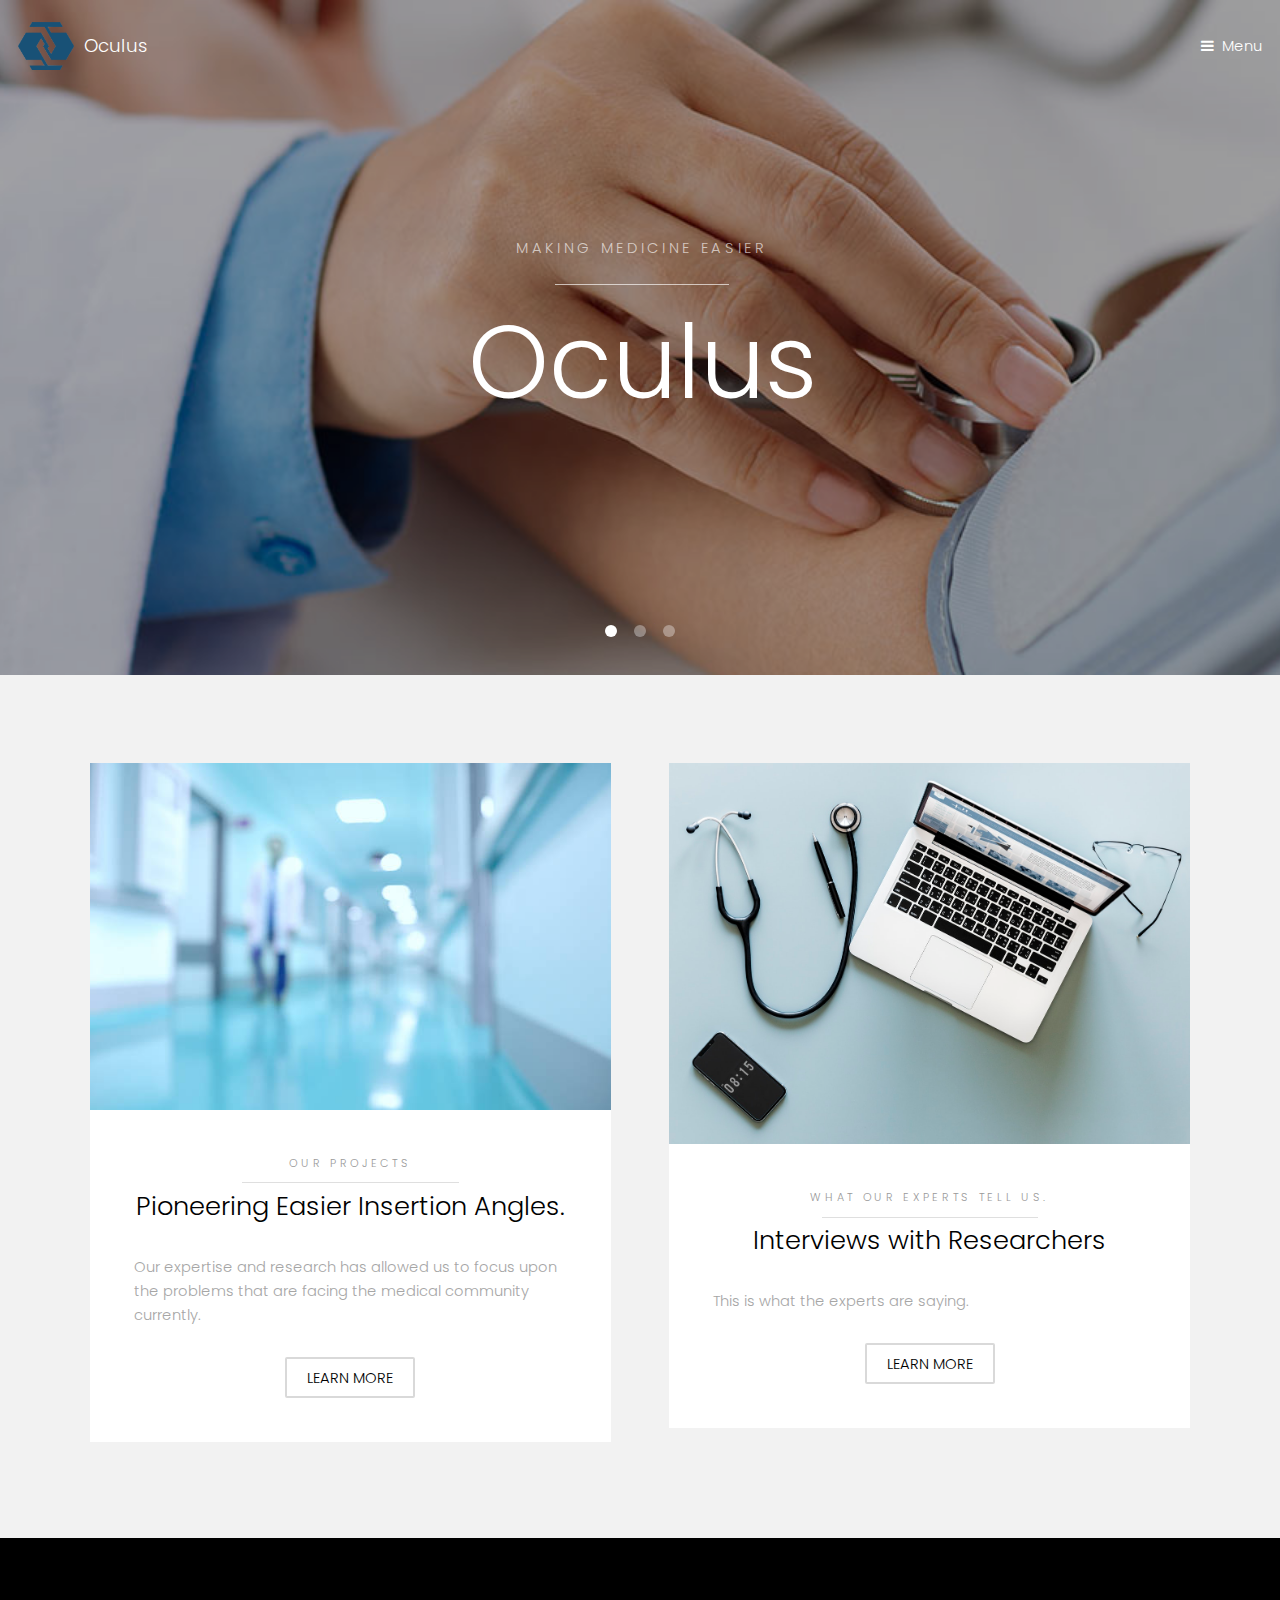
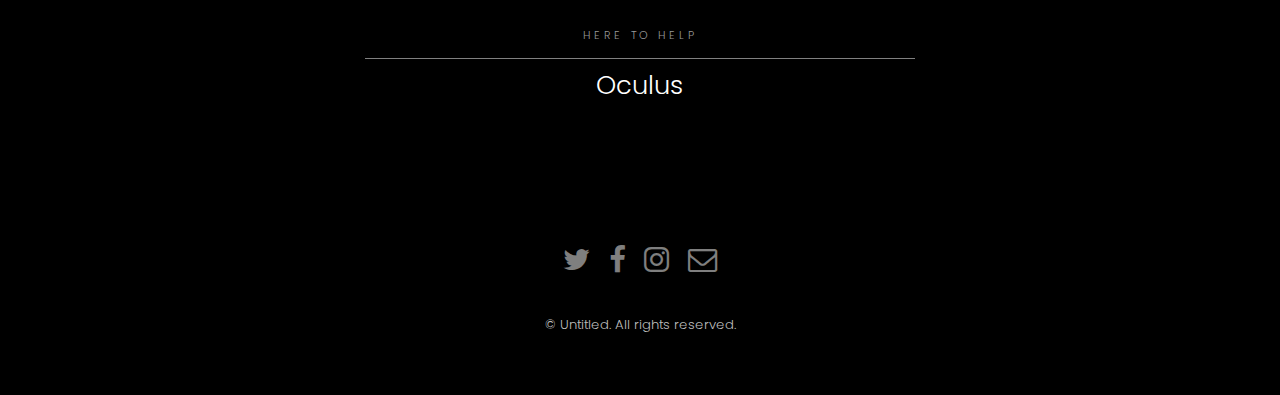
==== commit 75a41ffa: "fixed links" ====
--- a/index.html
+++ b/index.html
@@ -16,7 +16,7 @@
 
 		<!-- Header -->
 			<header id="header" class="alt">
-				<div class="logo"><img src="images/Logo.png" style="height: 48px;"/><a href="index.html">Oculus</a></div>
+				<div class="logo"><img src="images/Logo.png" style="height: 48px;"/><a href="index.html"> Oculus</a></div>
 				<a href="#menu">Menu</a>
 			</header>
 
@@ -24,8 +24,8 @@
 			<nav id="menu">
 				<ul class="links">
 					<li><a href="index.html">Home</a></li>
-					<li><a href="projects.html">Projects</a></li>
-					<li><a href="ouraims.html">Our Aims</a></li>
+					<li><a href="generic.html">Projects</a></li>
+					<li><a href="elements.html">Our Aims</a></li>
 				</ul>
 			</nav>
 
@@ -73,10 +73,10 @@
 								</div>
 								<div class="content">
 									<header class="align-center">
-										<p>maecenas sapien feugiat ex purus</p>
-										<h2>Lorem ipsum dolor</h2>
+										<p>Our Projects</p>
+										<h2>Pioneering Easier Insertion Angles.</h2>
 									</header>
-									<p> Cras aliquet urna ut sapien tincidunt, quis malesuada elit facilisis. Vestibulum sit amet tortor velit. Nam elementum nibh a libero pharetra elementum. Maecenas feugiat ex purus, quis volutpat lacus placerat malesuada.</p>
+									<p>Our expertise and research has allowed us to focus upon the problems that are facing the medical community currently.</p>
 									<footer class="align-center">
 										<a href="#" class="button alt">Learn More</a>
 									</footer>
@@ -91,10 +91,10 @@
 								</div>
 								<div class="content">
 									<header class="align-center">
-										<p>mattis elementum sapien pretium tellus</p>
-										<h2>Vestibulum sit amet</h2>
+										<p>What our experts tell us.</p>
+										<h2>Interviews with Researchers</h2>
 									</header>
-									<p> Cras aliquet urna ut sapien tincidunt, quis malesuada elit facilisis. Vestibulum sit amet tortor velit. Nam elementum nibh a libero pharetra elementum. Maecenas feugiat ex purus, quis volutpat lacus placerat malesuada.</p>
+									<p> This is what the experts are saying.</p>
 									<footer class="align-center">
 										<a href="#" class="button alt">Learn More</a>
 									</footer>
--- a/assets/css/oculus.css
+++ b/assets/css/oculus.css
@@ -1,4 +1,8 @@
 .logo {
     display: flex !important;
-    align-items: center;
+    align-items: center;   
+}
+
+.logo > img {
+    padding-right: 10px;
 }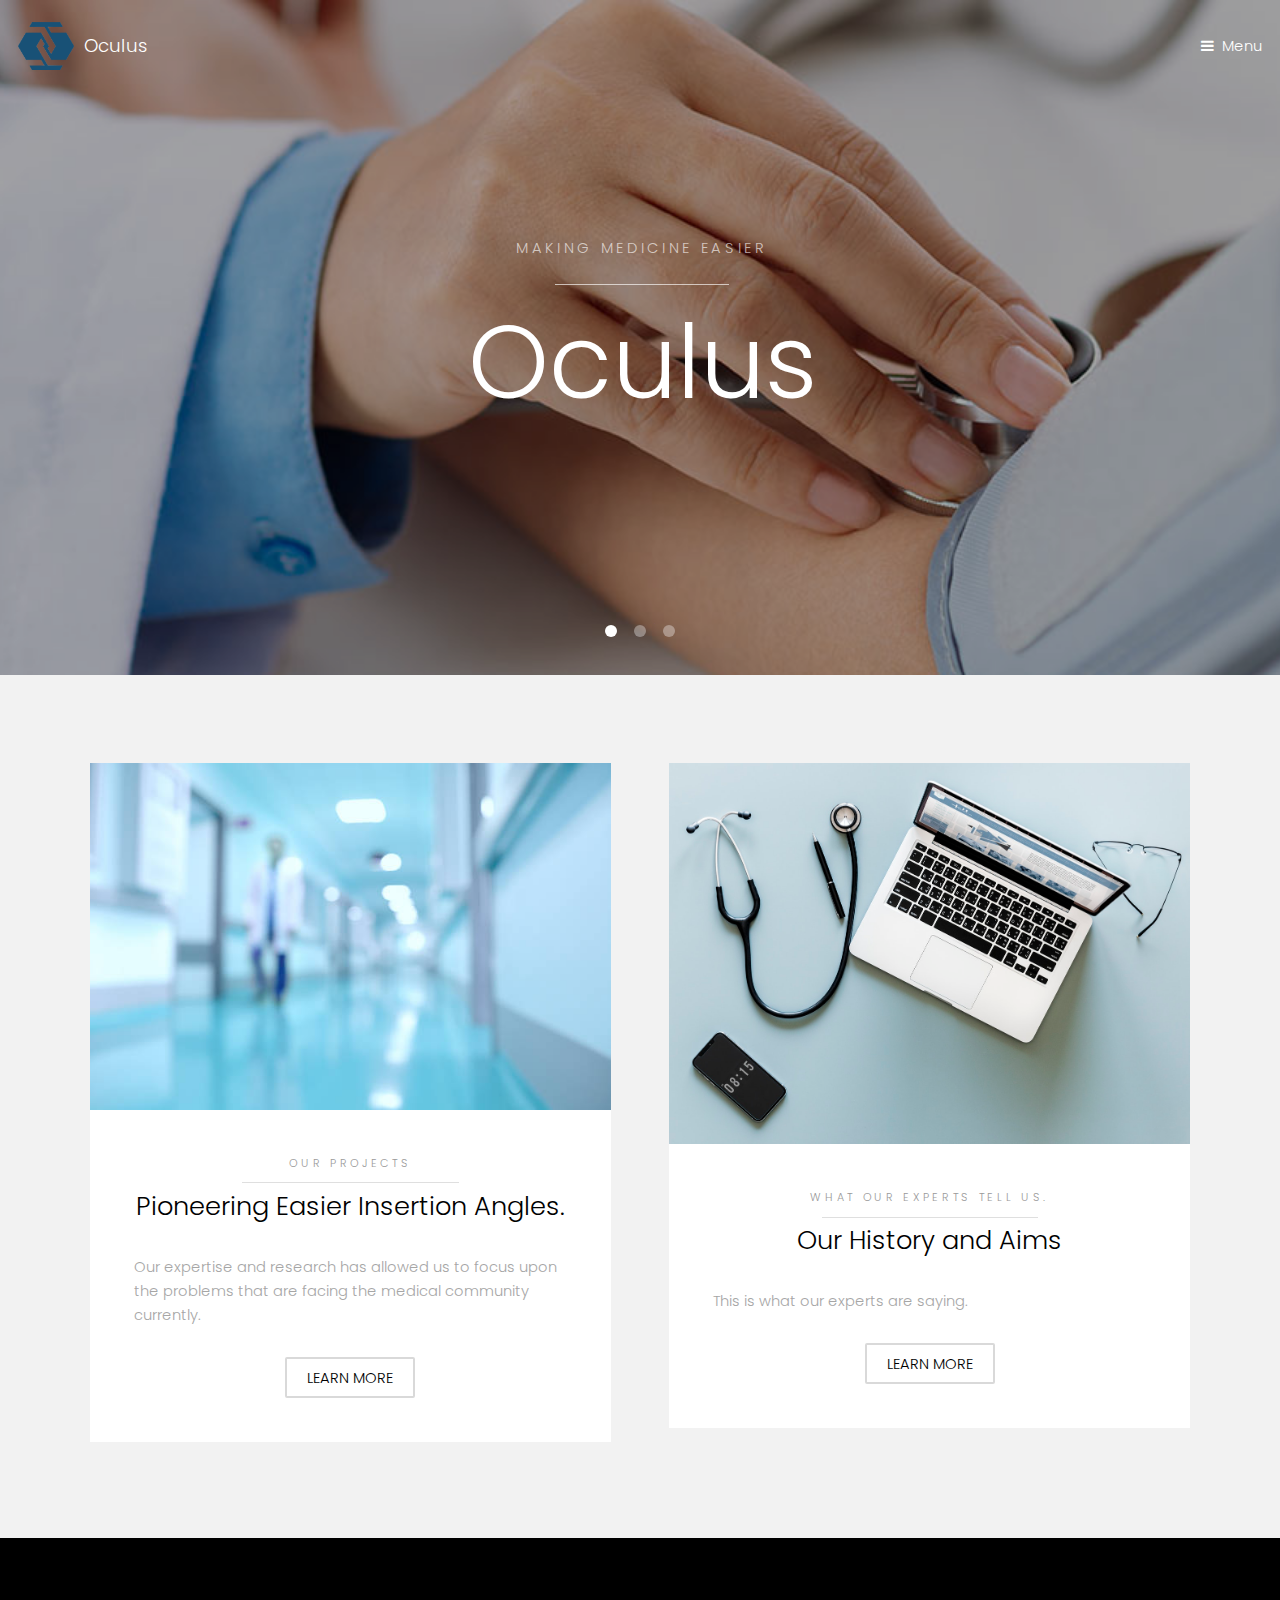
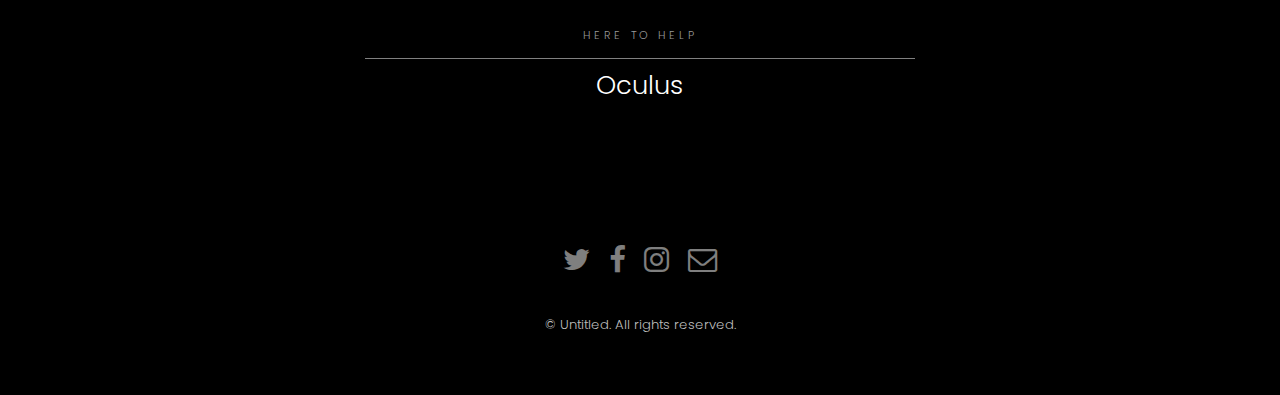
==== commit e9593df6: "OculusNano writing" ====
--- a/index.html
+++ b/index.html
@@ -78,7 +78,7 @@
 									</header>
 									<p>Our expertise and research has allowed us to focus upon the problems that are facing the medical community currently.</p>
 									<footer class="align-center">
-										<a href="#" class="button alt">Learn More</a>
+										<a href="generic.html" class="button alt">Learn More</a>
 									</footer>
 								</div>
 							</div>
@@ -92,9 +92,9 @@
 								<div class="content">
 									<header class="align-center">
 										<p>What our experts tell us.</p>
-										<h2>Interviews with Researchers</h2>
+										<h2>Our History and Aims</h2>
 									</header>
-									<p> This is what the experts are saying.</p>
+									<p> This is what our experts are saying.</p>
 									<footer class="align-center">
 										<a href="#" class="button alt">Learn More</a>
 									</footer>
--- a/assets/css/oculus.css
+++ b/assets/css/oculus.css
@@ -5,4 +5,14 @@
 
 .logo > img {
     padding-right: 10px;
+}
+
+.project-content {
+    display: flex;
+}
+
+.project-content > img {
+    width: 25vw;
+    height: 25vw;
+    margin-right: 5vw;
 }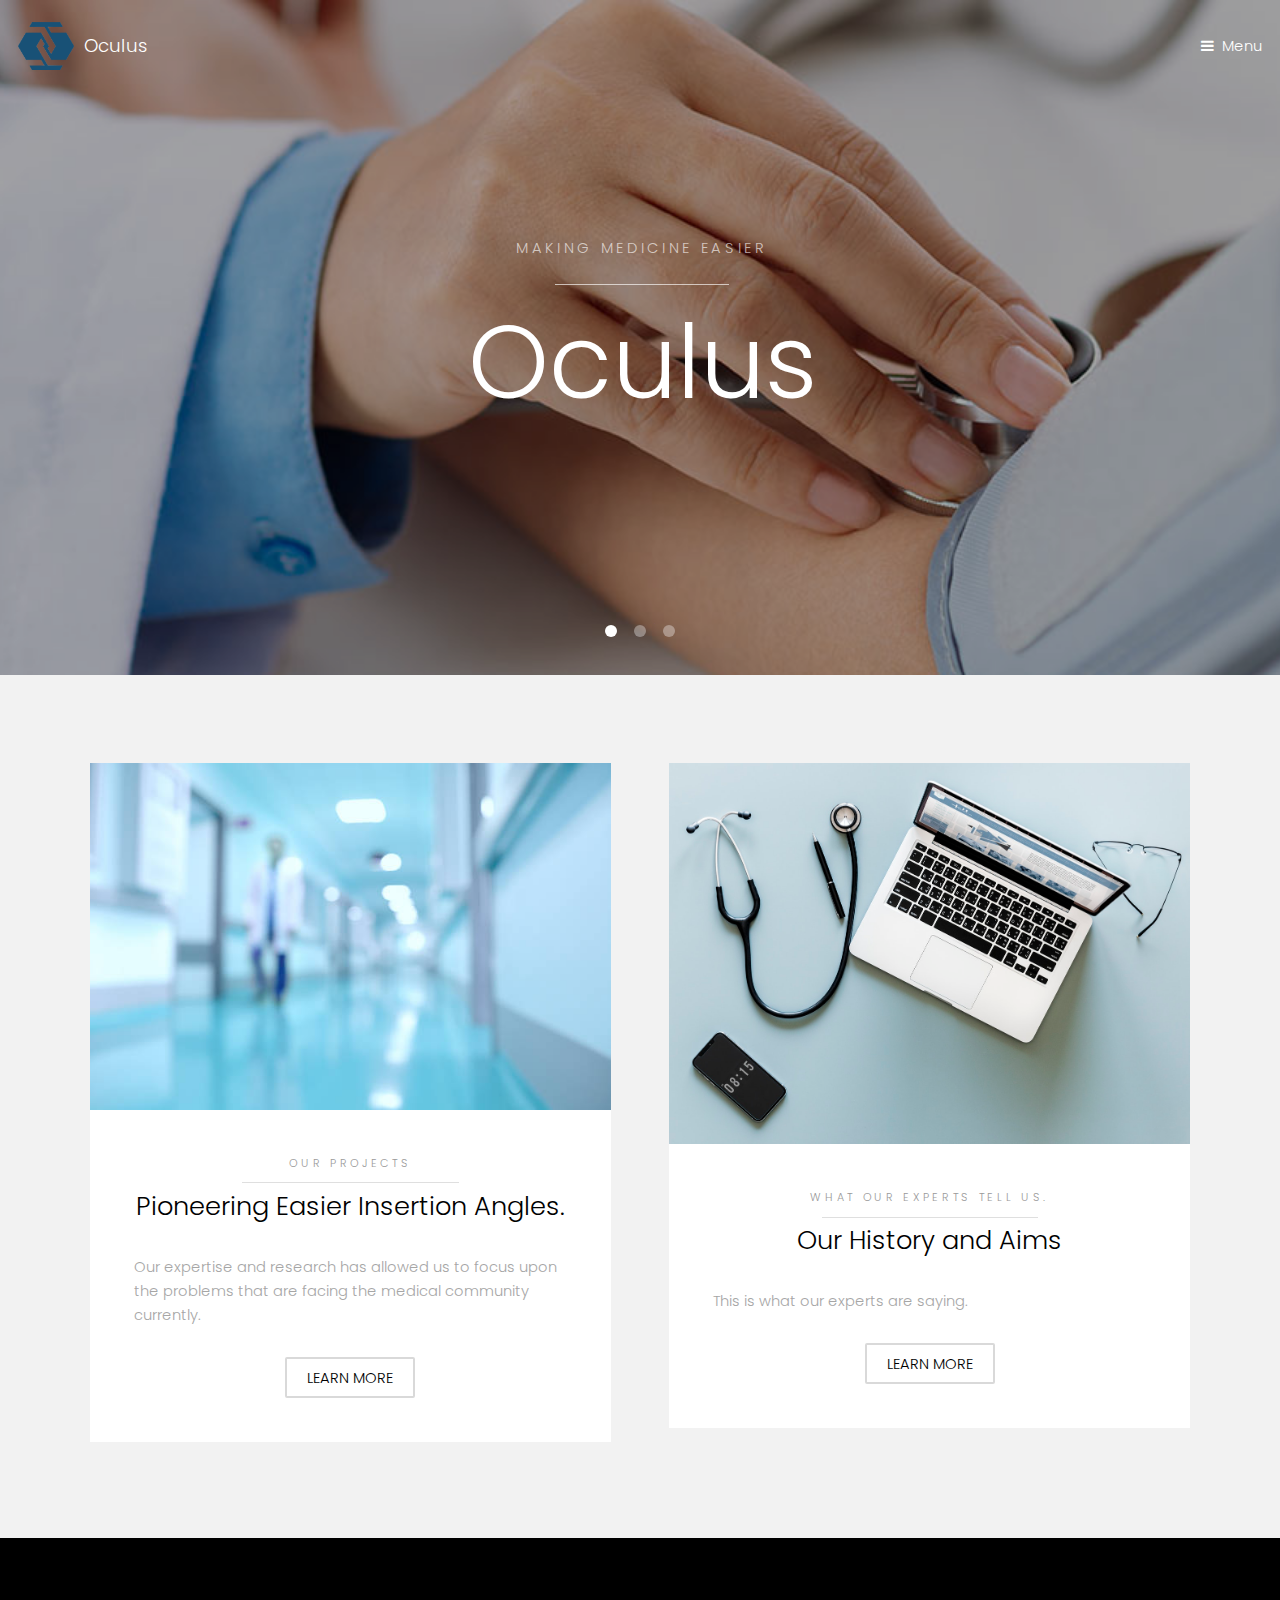
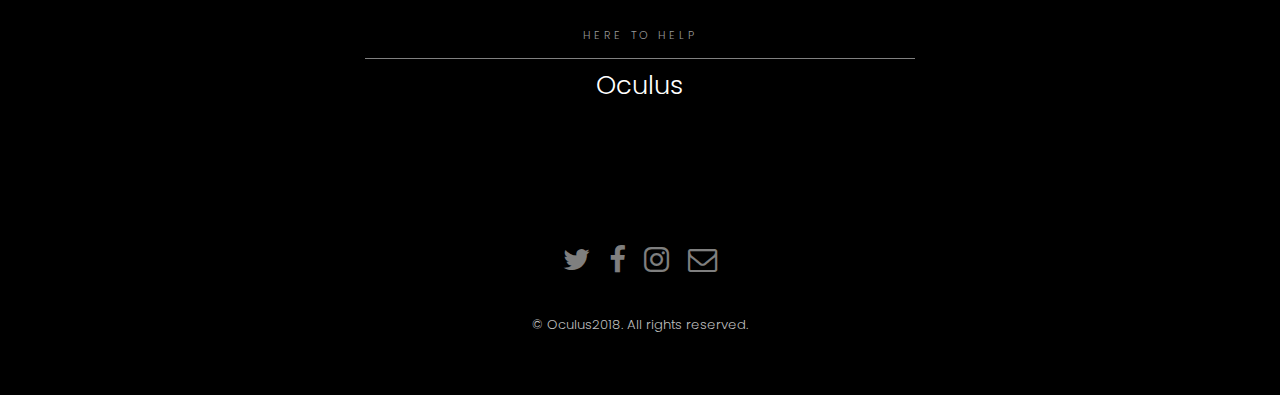
==== commit 9690d274: "Our AIMS" ====
--- a/index.html
+++ b/index.html
@@ -96,7 +96,7 @@
 									</header>
 									<p> This is what our experts are saying.</p>
 									<footer class="align-center">
-										<a href="#" class="button alt">Learn More</a>
+										<a href="elements.html" class="button alt">Learn More</a>
 									</footer>
 								</div>
 							</div>
@@ -130,7 +130,7 @@
 					</ul>
 				</div>
 				<div class="copyright">
-					&copy; Untitled. All rights reserved.
+					&copy; Oculus2018. All rights reserved.
 				</div>
 			</footer>
 
